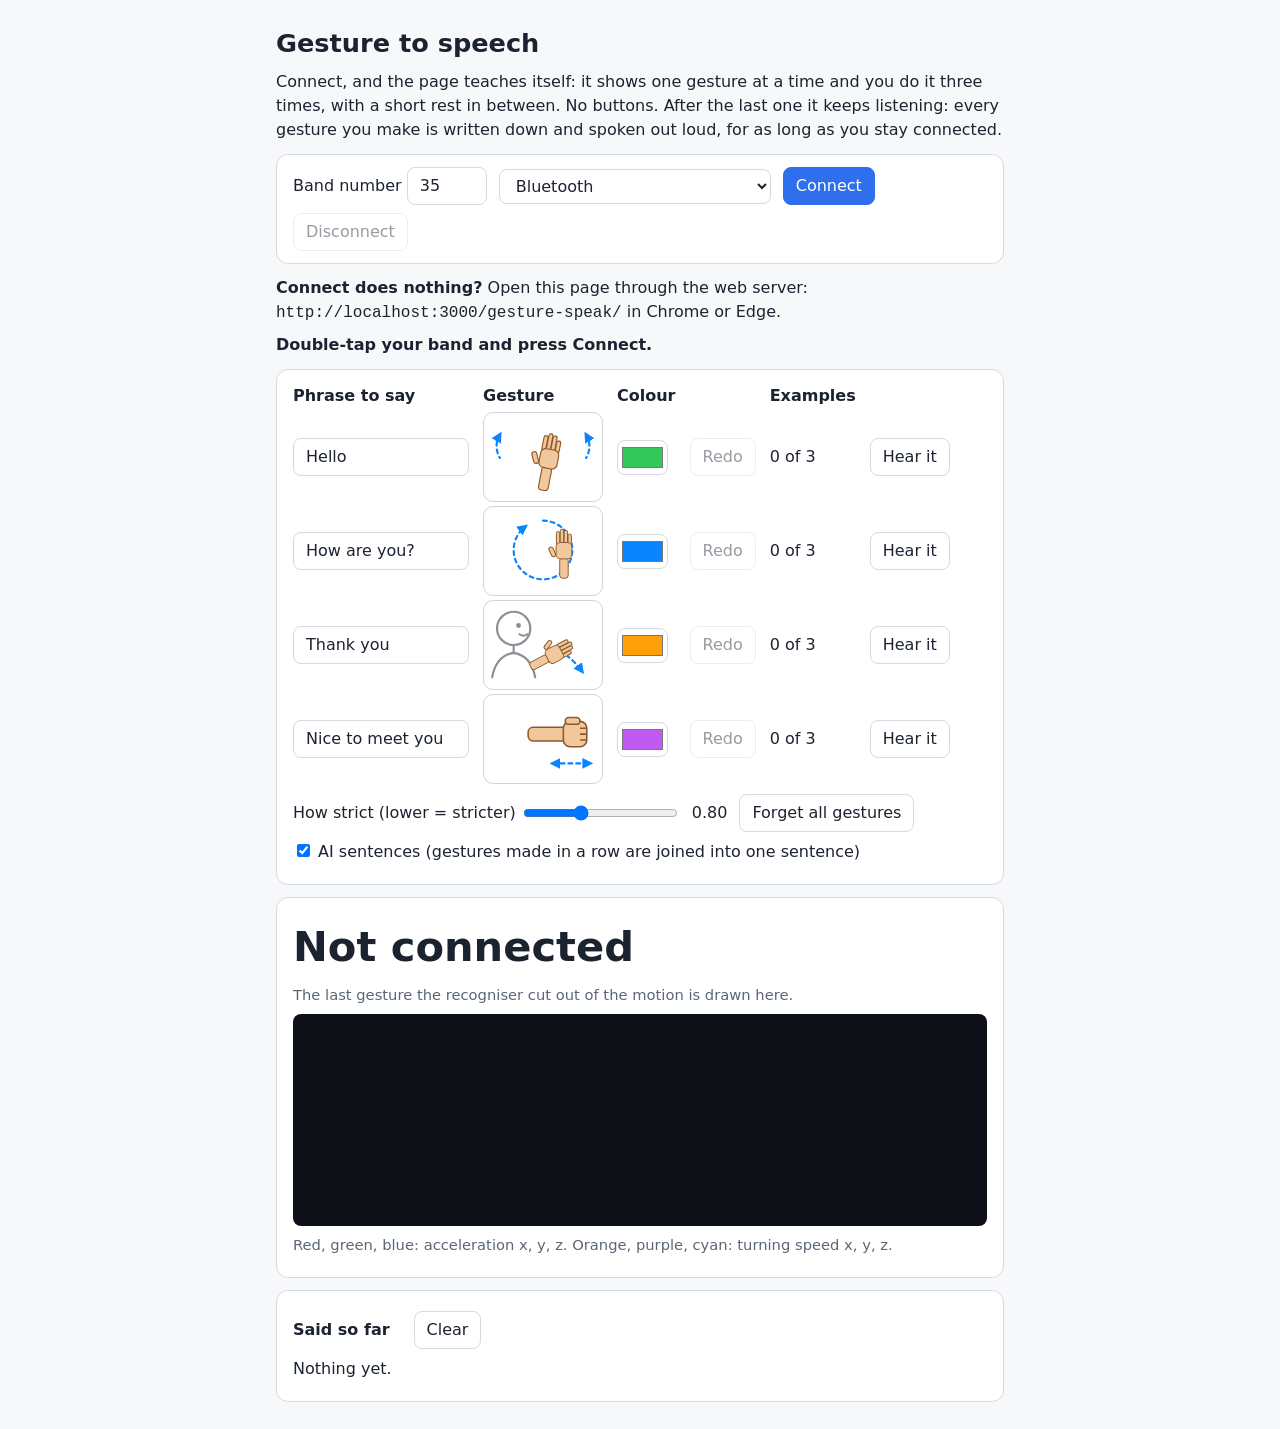
==== gesture-speak/index.html @ 322eb038 "Gesture to speech for the Vexo Open band Pages that learn wrist gestures from three examples and spe" ====
<!doctype html>
<html lang="en">
<head>
<meta charset="utf-8">
<meta name="viewport" content="width=device-width, initial-scale=1">
<meta http-equiv="Content-Security-Policy" content="default-src 'self'; media-src 'self' blob:">
<title>Gesture to speech - band 35</title>
<link rel="icon" href="../shared/icon.png">
<link rel="stylesheet" href="../shared/style.css">
<link rel="stylesheet" href="style.css">
</head>
<body>
<h1>Gesture to speech</h1>
<p>Connect, and the page teaches itself: it shows one gesture at a time and you do it three times, with a short rest
in between. No buttons. After the last one it keeps listening: every gesture you make is written down and spoken out loud,
for as long as you stay connected.</p>
<div class="card row">
  <label>Band number <input id="number" inputmode="numeric" maxlength="13" placeholder="XX" value="35"></label>
  <select id="link" aria-label="How to connect">
    <option value="ble">Bluetooth</option>
    <option value="serial">USB cable</option>
    <option value="pretend">Pretend band (no hardware)</option>
  </select>
  <button id="connect">Connect</button>
  <button id="disconnect" disabled>Disconnect</button>
</div>
<p id="needs-server"><b>Connect does nothing?</b> Open this page through the web server:
<code>http://localhost:3000/gesture-speak/</code> in Chrome or Edge.</p>
<p id="message" role="status">Double-tap your band and press Connect.</p>
<div class="card row pretend-only" hidden>
  <span><span id="light"></span> The pretend band's light is <span id="light-text">off</span>.</span>
  <button id="pretend-circle" disabled>Circle</button>
  <button id="pretend-shake" disabled>Shake</button>
  <button id="pretend-flick" disabled>Flick</button>
  <button id="pretend-punch" disabled>Punch</button>
  <button id="pretend-drop" disabled>Lose the link</button>
</div>
<div class="card">
  <table>
    <tr><th>Phrase to say</th><th>Gesture</th><th>Colour</th><th></th><th>Examples</th><th></th></tr>
    <tr>
      <td><input id="name-0" value="Hello" maxlength="60" aria-label="Phrase 1"></td>
      <td><img class="sign" src="signs/hello.svg" width="120" height="90" alt="Wave: hand up, swing left-right twice" title="Wave: hand up, swing left-right twice"></td>
      <td><input id="colour-0" type="color" value="#34c759" aria-label="Colour of phrase 1"></td>
      <td><button id="record-0" disabled>Redo</button></td><td id="count-0">0 of 3</td>
      <td><button id="speak-0">Hear it</button></td>
    </tr>
    <tr>
      <td><input id="name-1" value="How are you?" maxlength="60" aria-label="Phrase 2"></td>
      <td><img class="sign" src="signs/how.svg" width="120" height="90" alt="Roll: one forward circle with the forearm" title="Roll: one forward circle with the forearm"></td>
      <td><input id="colour-1" type="color" value="#0a84ff" aria-label="Colour of phrase 2"></td>
      <td><button id="record-1" disabled>Redo</button></td><td id="count-1">0 of 3</td>
      <td><button id="speak-1">Hear it</button></td>
    </tr>
    <tr>
      <td><input id="name-2" value="Thank you" maxlength="60" aria-label="Phrase 3"></td>
      <td><img class="sign" src="signs/thanks.svg" width="120" height="90" alt="Chin out: hand from chin, forward and down" title="Chin out: hand from chin, forward and down"></td>
      <td><input id="colour-2" type="color" value="#ff9f0a" aria-label="Colour of phrase 3"></td>
      <td><button id="record-2" disabled>Redo</button></td><td id="count-2">0 of 3</td>
      <td><button id="speak-2">Hear it</button></td>
    </tr>
    <tr>
      <td><input id="name-3" value="Nice to meet you" maxlength="60" aria-label="Phrase 4"></td>
      <td><img class="sign" src="signs/meet.svg" width="120" height="90" alt="Push: one straight punch forward and back" title="Push: one straight punch forward and back"></td>
      <td><input id="colour-3" type="color" value="#bf5af2" aria-label="Colour of phrase 4"></td>
      <td><button id="record-3" disabled>Redo</button></td><td id="count-3">0 of 3</td>
      <td><button id="speak-3">Hear it</button></td>
    </tr>
  </table>
  <p class="row">
    <label>How strict (lower = stricter) <input id="limit" type="range" min="0.2" max="2" step="0.05" value="0.8"></label>
    <span id="limit-text">0.80</span>
    <button id="forget">Forget all gestures</button>
    <label><input id="ai" type="checkbox" checked> AI sentences (gestures made in a row are joined into one sentence)</label>
  </p>
</div>
<div class="card">
  <p class="row"><img id="now-sign" class="sign" width="120" height="90" alt="" hidden> <span id="status" class="big">Not connected</span></p>
  <p id="detail" class="soft">The last gesture the recogniser cut out of the motion is drawn here.</p>
  <canvas id="picture" width="720" height="220"></canvas>
  <p class="soft">Red, green, blue: acceleration x, y, z. Orange, purple, cyan: turning speed x, y, z.</p>
</div>
<div class="card">
  <p class="row"><b>Said so far</b> <span id="voice" class="soft"></span> <button id="clear">Clear</button></p>
  <p id="spoken">Nothing yet.</p>
</div>
<script type="module" src="trainer.js"></script>
</body>
</html>
---- shared/style.css ----
/* One style sheet for every project page. Plain CSS, nothing to build. */
:root { color-scheme: light dark; --ink: #1c2330; --paper: #f7f8fa; --card: #ffffff; --line: #d5dae2; --accent: #2f6fed; --soft: #5b6676; }
@media (prefers-color-scheme: dark) {
  :root { --ink: #e8ecf2; --paper: #12161d; --card: #1b212b; --line: #333c4a; --accent: #7aa5ff; --soft: #9aa5b5; }
}
* { box-sizing: border-box; }
body { margin: 0 auto; padding: 16px; max-width: 760px; font: 16px/1.5 system-ui, sans-serif; color: var(--ink); background: var(--paper); }
h1 { margin: 8px 0 4px; font-size: 1.6rem; }
p { margin: 8px 0; }
.soft { color: var(--soft); font-size: 0.92rem; }
.row { display: flex; flex-wrap: wrap; gap: 8px 12px; align-items: center; }
.card { background: var(--card); border: 1px solid var(--line); border-radius: 12px; padding: 12px 16px; margin: 12px 0; }
button, select, input { font: inherit; color: inherit; padding: 6px 12px; border: 1px solid var(--line); border-radius: 8px; background: var(--card); }
button { cursor: pointer; }
button:hover:not(:disabled) { border-color: var(--accent); }
button:disabled { opacity: 0.45; cursor: default; }
#connect { background: var(--accent); border-color: var(--accent); color: #fff; }
#number { width: 5em; }
#message { min-height: 1.5em; font-weight: 600; }
#light { display: inline-block; width: 18px; height: 18px; border-radius: 50%; border: 1px solid var(--line); vertical-align: -3px; background: #000; }
.pretend-only { border-style: dashed; }
.big { font-size: 2.6rem; font-weight: 700; line-height: 1.2; margin: 4px 0; font-variant-numeric: tabular-nums; }
canvas { display: block; width: 100%; height: auto; border-radius: 8px; background: #0d1117; }
table { border-collapse: collapse; }
td, th { padding: 2px 14px 2px 0; text-align: left; }
ol, ul { margin: 4px 0; padding-left: 1.4em; }
[hidden] { display: none !important; }
---- gesture-speak/style.css ----
input[type="color"] { width: 3.2em; height: 2.2em; padding: 2px; cursor: pointer; }
td input:not([type="color"]) { width: 11em; }
td.soft { font-size: 0.9em; }
#limit { vertical-align: middle; }
img.sign { display: block; background: #fff; border-radius: 10px; border: 1px solid #d0d4da; }
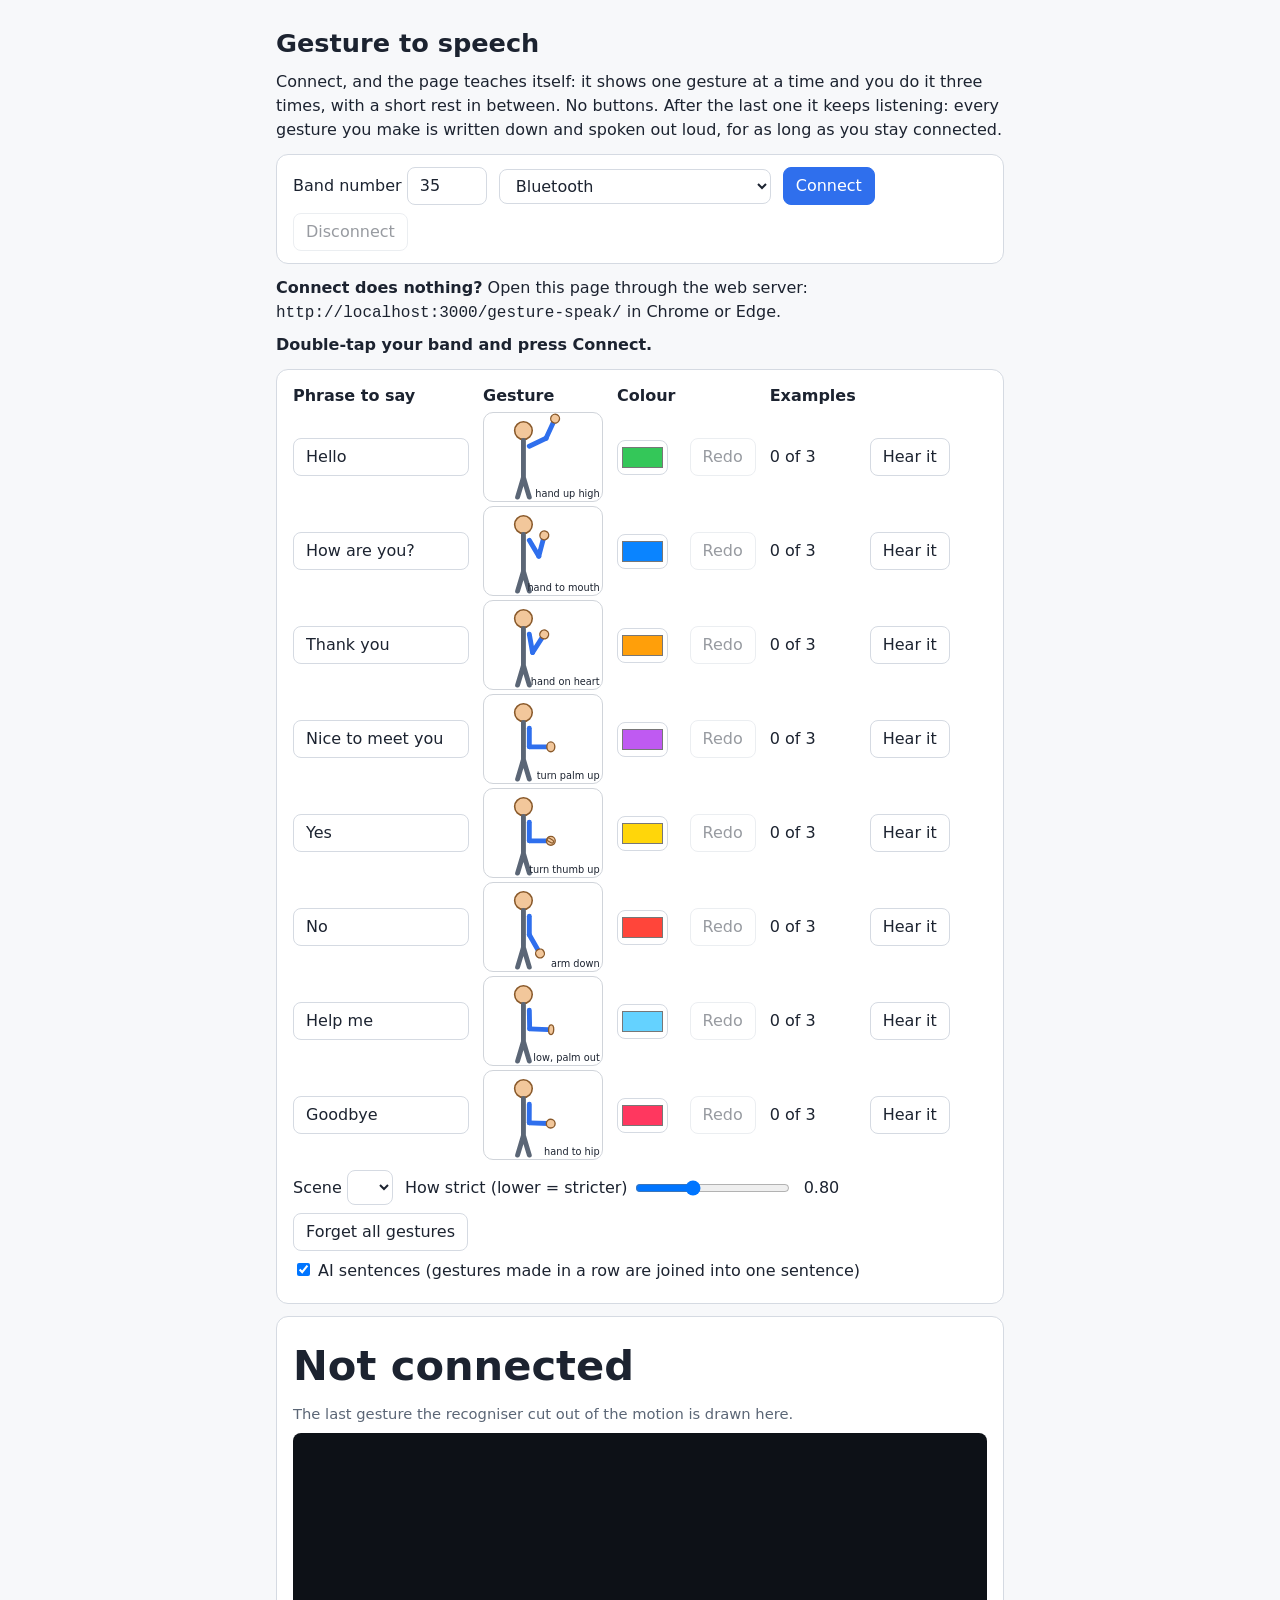
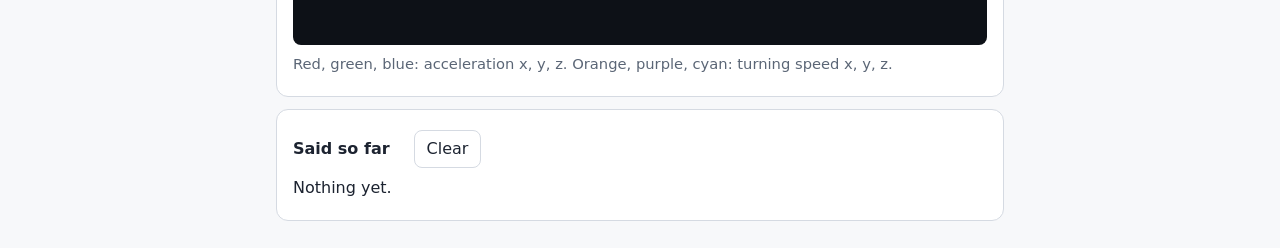
==== commit 248a60d0: "Elevation-based gestures and a café demo scene - Eight gestures, each a round trip from the ready po" ====
--- a/gesture-speak/index.html
+++ b/gesture-speak/index.html
@@ -29,10 +29,14 @@
 <p id="message" role="status">Double-tap your band and press Connect.</p>
 <div class="card row pretend-only" hidden>
   <span><span id="light"></span> The pretend band's light is <span id="light-text">off</span>.</span>
-  <button id="pretend-circle" disabled>Circle</button>
-  <button id="pretend-shake" disabled>Shake</button>
-  <button id="pretend-flick" disabled>Flick</button>
-  <button id="pretend-punch" disabled>Punch</button>
+  <button id="pretend-up" disabled>Up high</button>
+  <button id="pretend-mouth" disabled>To mouth</button>
+  <button id="pretend-heart" disabled>On heart</button>
+  <button id="pretend-palmup" disabled>Palm up</button>
+  <button id="pretend-thumbup" disabled>Thumb up</button>
+  <button id="pretend-down" disabled>Arm down</button>
+  <button id="pretend-lowpalm" disabled>Low palm out</button>
+  <button id="pretend-hip" disabled>To hip</button>
   <button id="pretend-drop" disabled>Lose the link</button>
 </div>
 <div class="card">
@@ -40,39 +44,73 @@
     <tr><th>Phrase to say</th><th>Gesture</th><th>Colour</th><th></th><th>Examples</th><th></th></tr>
     <tr>
       <td><input id="name-0" value="Hello" maxlength="60" aria-label="Phrase 1"></td>
-      <td><img class="sign" src="signs/hello.svg" width="120" height="90" alt="Wave: hand up, swing left-right twice" title="Wave: hand up, swing left-right twice"></td>
+      <td><img class="sign" src="signs/up.svg" width="120" height="90" alt="Hand up high: raise the hand straight up above your head, then back" title="Hand up high: raise the hand straight up above your head, then back"></td>
       <td><input id="colour-0" type="color" value="#34c759" aria-label="Colour of phrase 1"></td>
       <td><button id="record-0" disabled>Redo</button></td><td id="count-0">0 of 3</td>
       <td><button id="speak-0">Hear it</button></td>
     </tr>
     <tr>
       <td><input id="name-1" value="How are you?" maxlength="60" aria-label="Phrase 2"></td>
-      <td><img class="sign" src="signs/how.svg" width="120" height="90" alt="Roll: one forward circle with the forearm" title="Roll: one forward circle with the forearm"></td>
+      <td><img class="sign" src="signs/mouth.svg" width="120" height="90" alt="Hand to mouth: bring the hand up to your mouth, thumb toward you, then back" title="Hand to mouth: bring the hand up to your mouth, thumb toward you, then back"></td>
       <td><input id="colour-1" type="color" value="#0a84ff" aria-label="Colour of phrase 2"></td>
       <td><button id="record-1" disabled>Redo</button></td><td id="count-1">0 of 3</td>
       <td><button id="speak-1">Hear it</button></td>
     </tr>
     <tr>
       <td><input id="name-2" value="Thank you" maxlength="60" aria-label="Phrase 3"></td>
-      <td><img class="sign" src="signs/thanks.svg" width="120" height="90" alt="Chin out: hand from chin, forward and down" title="Chin out: hand from chin, forward and down"></td>
+      <td><img class="sign" src="signs/heart.svg" width="120" height="90" alt="Hand on heart: forearm across your chest, palm in, then back" title="Hand on heart: forearm across your chest, palm in, then back"></td>
       <td><input id="colour-2" type="color" value="#ff9f0a" aria-label="Colour of phrase 3"></td>
       <td><button id="record-2" disabled>Redo</button></td><td id="count-2">0 of 3</td>
       <td><button id="speak-2">Hear it</button></td>
     </tr>
     <tr>
       <td><input id="name-3" value="Nice to meet you" maxlength="60" aria-label="Phrase 4"></td>
-      <td><img class="sign" src="signs/meet.svg" width="120" height="90" alt="Push: one straight punch forward and back" title="Push: one straight punch forward and back"></td>
+      <td><img class="sign" src="signs/palmup.svg" width="120" height="90" alt="Palm up: turn the palm up as if offering something, then back" title="Palm up: turn the palm up as if offering something, then back"></td>
       <td><input id="colour-3" type="color" value="#bf5af2" aria-label="Colour of phrase 4"></td>
       <td><button id="record-3" disabled>Redo</button></td><td id="count-3">0 of 3</td>
       <td><button id="speak-3">Hear it</button></td>
     </tr>
+    <tr>
+      <td><input id="name-4" value="Yes" maxlength="60" aria-label="Phrase 5"></td>
+      <td><img class="sign" src="signs/thumbup.svg" width="120" height="90" alt="Thumb up: turn the hand so the thumb points up, then back" title="Thumb up: turn the hand so the thumb points up, then back"></td>
+      <td><input id="colour-4" type="color" value="#ffd60a" aria-label="Colour of phrase 5"></td>
+      <td><button id="record-4" disabled>Redo</button></td><td id="count-4">0 of 3</td>
+      <td><button id="speak-4">Hear it</button></td>
+    </tr>
+    <tr>
+      <td><input id="name-5" value="No" maxlength="60" aria-label="Phrase 6"></td>
+      <td><img class="sign" src="signs/down.svg" width="120" height="90" alt="Arm down: let the arm drop straight down by your side, then back" title="Arm down: let the arm drop straight down by your side, then back"></td>
+      <td><input id="colour-5" type="color" value="#ff453a" aria-label="Colour of phrase 6"></td>
+      <td><button id="record-5" disabled>Redo</button></td><td id="count-5">0 of 3</td>
+      <td><button id="speak-5">Hear it</button></td>
+    </tr>
+    <tr>
+      <td><input id="name-6" value="Help me" maxlength="60" aria-label="Phrase 7"></td>
+      <td><img class="sign" src="signs/lowpalm.svg" width="120" height="90" alt="Low, palm out: swing the arm down and out to the side, palm turned forward, then back" title="Low, palm out: swing the arm down and out to the side, palm turned forward, then back"></td>
+      <td><input id="colour-6" type="color" value="#64d2ff" aria-label="Colour of phrase 7"></td>
+      <td><button id="record-6" disabled>Redo</button></td><td id="count-6">0 of 3</td>
+      <td><button id="speak-6">Hear it</button></td>
+    </tr>
+    <tr>
+      <td><input id="name-7" value="Goodbye" maxlength="60" aria-label="Phrase 8"></td>
+      <td><img class="sign" src="signs/hip.svg" width="120" height="90" alt="Hand to hip: hand down to your hip, palm in, then back" title="Hand to hip: hand down to your hip, palm in, then back"></td>
+      <td><input id="colour-7" type="color" value="#ff375f" aria-label="Colour of phrase 8"></td>
+      <td><button id="record-7" disabled>Redo</button></td><td id="count-7">0 of 3</td>
+      <td><button id="speak-7">Hear it</button></td>
+    </tr>
   </table>
   <p class="row">
+    <label>Scene <select id="scene" aria-label="Phrase set"></select></label>
     <label>How strict (lower = stricter) <input id="limit" type="range" min="0.2" max="2" step="0.05" value="0.8"></label>
     <span id="limit-text">0.80</span>
     <button id="forget">Forget all gestures</button>
     <label><input id="ai" type="checkbox" checked> AI sentences (gestures made in a row are joined into one sentence)</label>
   </p>
+</div>
+<div class="card" id="script-card" hidden>
+  <p class="row"><b id="script-title">Demo script</b> <span class="soft">The other person says the line; you answer with the gesture.</span>
+    <button id="script-restart">Start over</button></p>
+  <ol id="script"></ol>
 </div>
 <div class="card">
   <p class="row"><img id="now-sign" class="sign" width="120" height="90" alt="" hidden> <span id="status" class="big">Not connected</span></p>
--- a/gesture-speak/style.css
+++ b/gesture-speak/style.css
@@ -3,3 +3,11 @@
 td.soft { font-size: 0.9em; }
 #limit { vertical-align: middle; }
 img.sign { display: block; background: #fff; border-radius: 10px; border: 1px solid #d0d4da; }
+#script { margin: 4px 0; padding-left: 1.6em; }
+#script li { display: flex; align-items: center; gap: 12px; padding: 6px 8px; border-radius: 10px; }
+#script li img.sign { width: 64px; height: 48px; flex: none; }
+#script li .they { flex: 1 1 14em; }
+#script li .you { flex: 1 1 12em; font-weight: 600; }
+#script li.now { background: color-mix(in srgb, var(--accent) 16%, transparent); outline: 2px solid var(--accent); }
+#script li.done { opacity: 0.5; }
+@media (max-width: 560px) { #script li { flex-wrap: wrap; } }
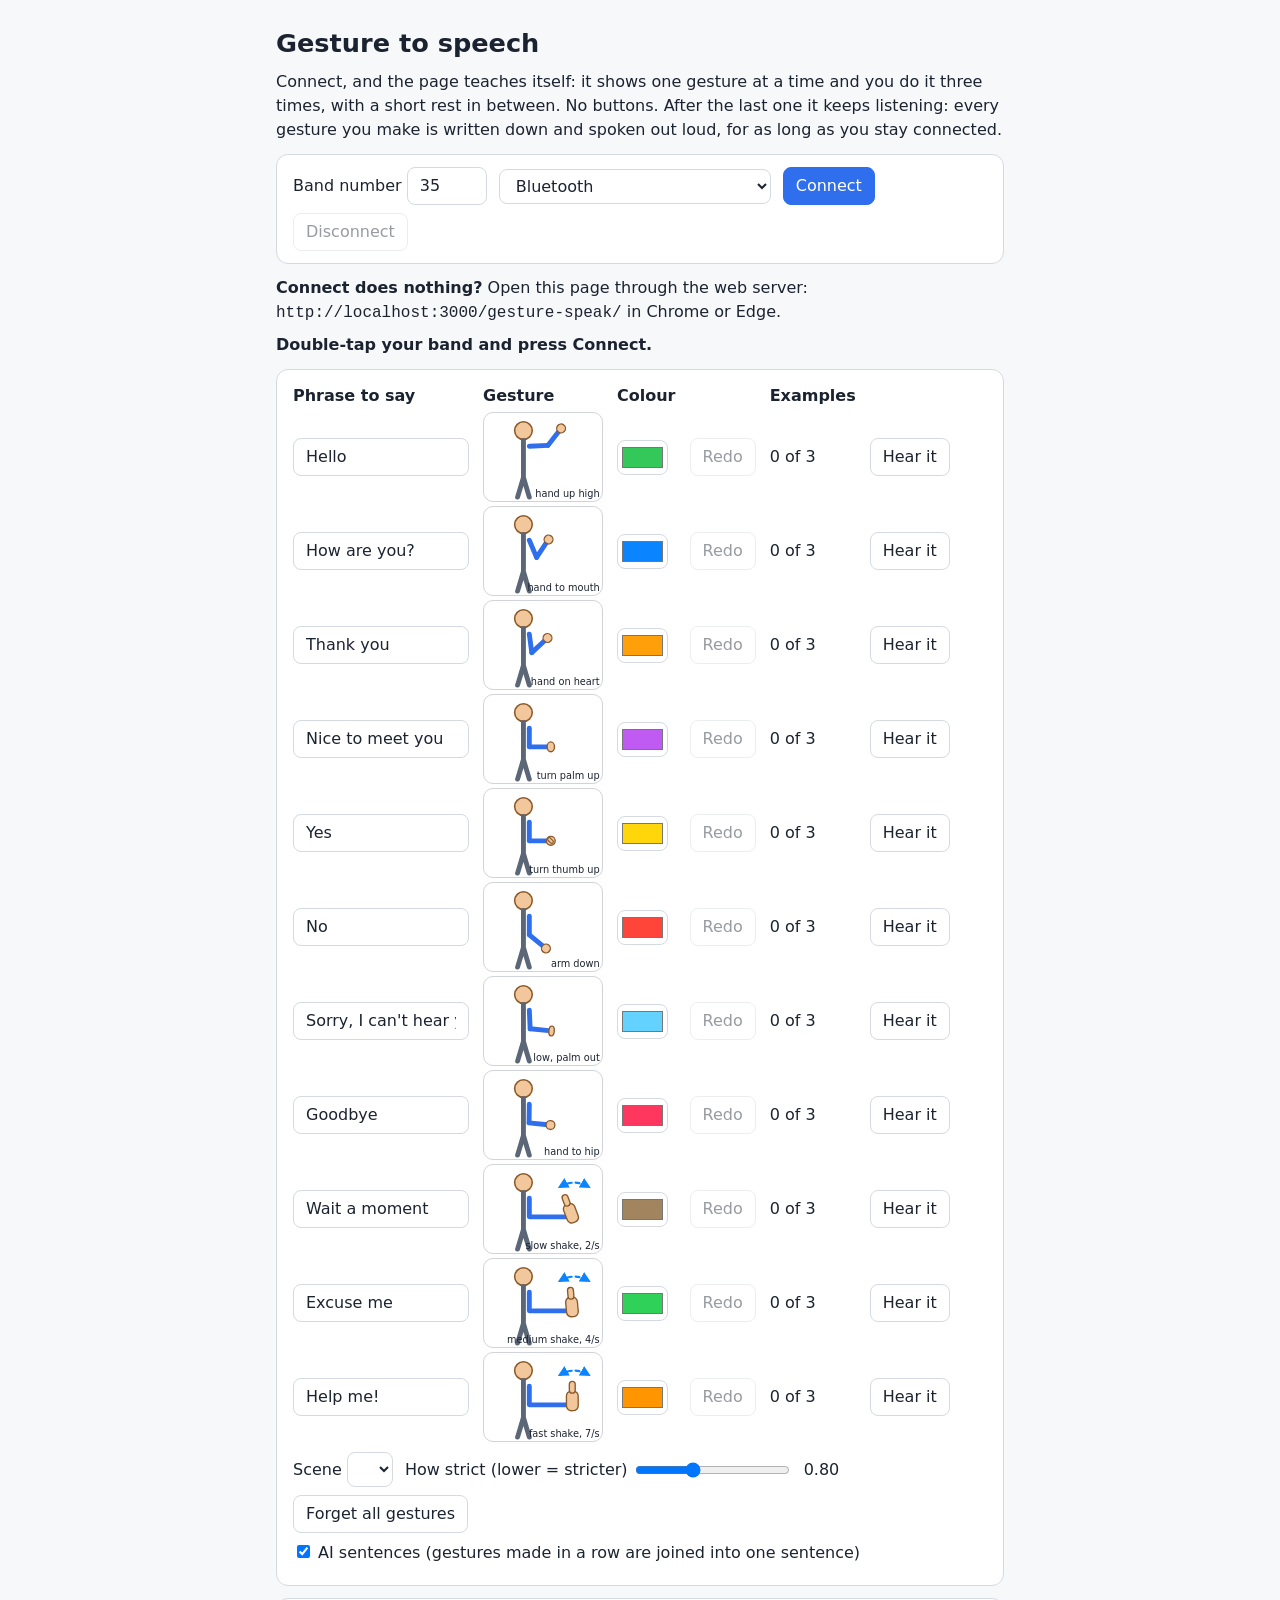
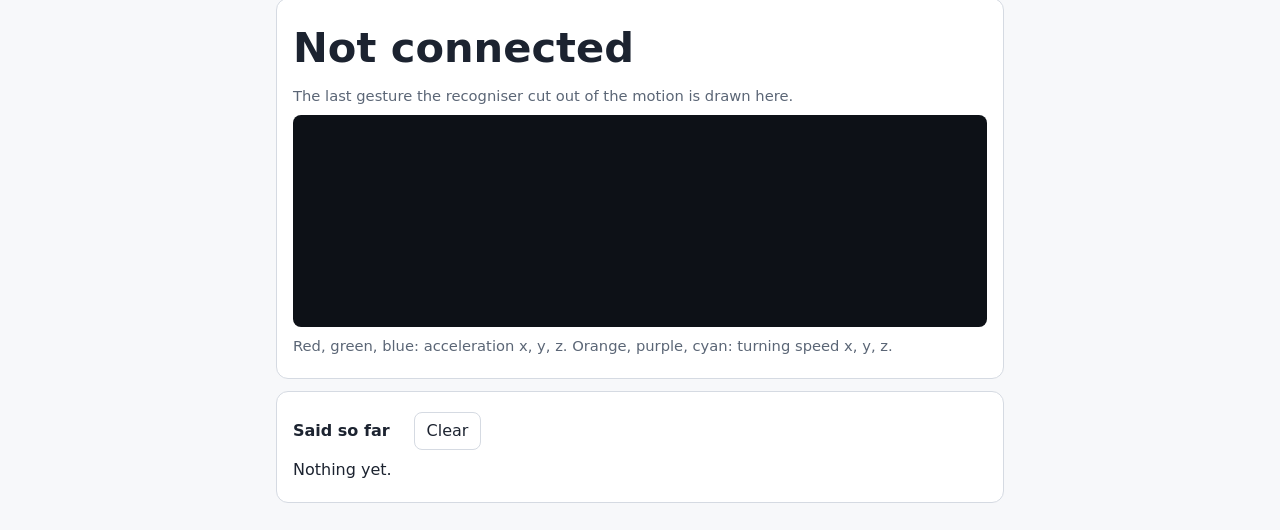
==== commit 10f3d706: "Shake-rate gestures and "I can't hear you" - rhythm.js: measures how many shakes a second a gesture " ====
--- a/gesture-speak/index.html
+++ b/gesture-speak/index.html
@@ -37,6 +37,9 @@
   <button id="pretend-down" disabled>Arm down</button>
   <button id="pretend-lowpalm" disabled>Low palm out</button>
   <button id="pretend-hip" disabled>To hip</button>
+  <button id="pretend-slow" disabled>Shake slow</button>
+  <button id="pretend-medium" disabled>Shake medium</button>
+  <button id="pretend-fast" disabled>Shake fast</button>
   <button id="pretend-drop" disabled>Lose the link</button>
 </div>
 <div class="card">
@@ -85,7 +88,7 @@
       <td><button id="speak-5">Hear it</button></td>
     </tr>
     <tr>
-      <td><input id="name-6" value="Help me" maxlength="60" aria-label="Phrase 7"></td>
+      <td><input id="name-6" value="Sorry, I can't hear you." maxlength="60" aria-label="Phrase 7"></td>
       <td><img class="sign" src="signs/lowpalm.svg" width="120" height="90" alt="Low, palm out: swing the arm down and out to the side, palm turned forward, then back" title="Low, palm out: swing the arm down and out to the side, palm turned forward, then back"></td>
       <td><input id="colour-6" type="color" value="#64d2ff" aria-label="Colour of phrase 7"></td>
       <td><button id="record-6" disabled>Redo</button></td><td id="count-6">0 of 3</td>
@@ -97,6 +100,27 @@
       <td><input id="colour-7" type="color" value="#ff375f" aria-label="Colour of phrase 8"></td>
       <td><button id="record-7" disabled>Redo</button></td><td id="count-7">0 of 3</td>
       <td><button id="speak-7">Hear it</button></td>
+    </tr>
+    <tr>
+      <td><input id="name-8" value="Wait a moment" maxlength="60" aria-label="Phrase 9"></td>
+      <td><img class="sign" src="signs/shake-slow.svg" width="120" height="90" alt="Shake slow: forearm level, twist the wrist left and right about 2 times a second" title="Shake slow: forearm level, twist the wrist left and right about 2 times a second"></td>
+      <td><input id="colour-8" type="color" value="#a2845e" aria-label="Colour of phrase 9"></td>
+      <td><button id="record-8" disabled>Redo</button></td><td id="count-8">0 of 3</td>
+      <td><button id="speak-8">Hear it</button></td>
+    </tr>
+    <tr>
+      <td><input id="name-9" value="Excuse me" maxlength="60" aria-label="Phrase 10"></td>
+      <td><img class="sign" src="signs/shake-medium.svg" width="120" height="90" alt="Shake medium: forearm level, twist the wrist left and right about 4 times a second" title="Shake medium: forearm level, twist the wrist left and right about 4 times a second"></td>
+      <td><input id="colour-9" type="color" value="#30d158" aria-label="Colour of phrase 10"></td>
+      <td><button id="record-9" disabled>Redo</button></td><td id="count-9">0 of 3</td>
+      <td><button id="speak-9">Hear it</button></td>
+    </tr>
+    <tr>
+      <td><input id="name-10" value="Help me!" maxlength="60" aria-label="Phrase 11"></td>
+      <td><img class="sign" src="signs/shake-fast.svg" width="120" height="90" alt="Shake fast: forearm level, twist the wrist left and right as fast as you can, about 7 times a second" title="Shake fast: forearm level, twist the wrist left and right as fast as you can, about 7 times a second"></td>
+      <td><input id="colour-10" type="color" value="#ff9500" aria-label="Colour of phrase 11"></td>
+      <td><button id="record-10" disabled>Redo</button></td><td id="count-10">0 of 3</td>
+      <td><button id="speak-10">Hear it</button></td>
     </tr>
   </table>
   <p class="row">
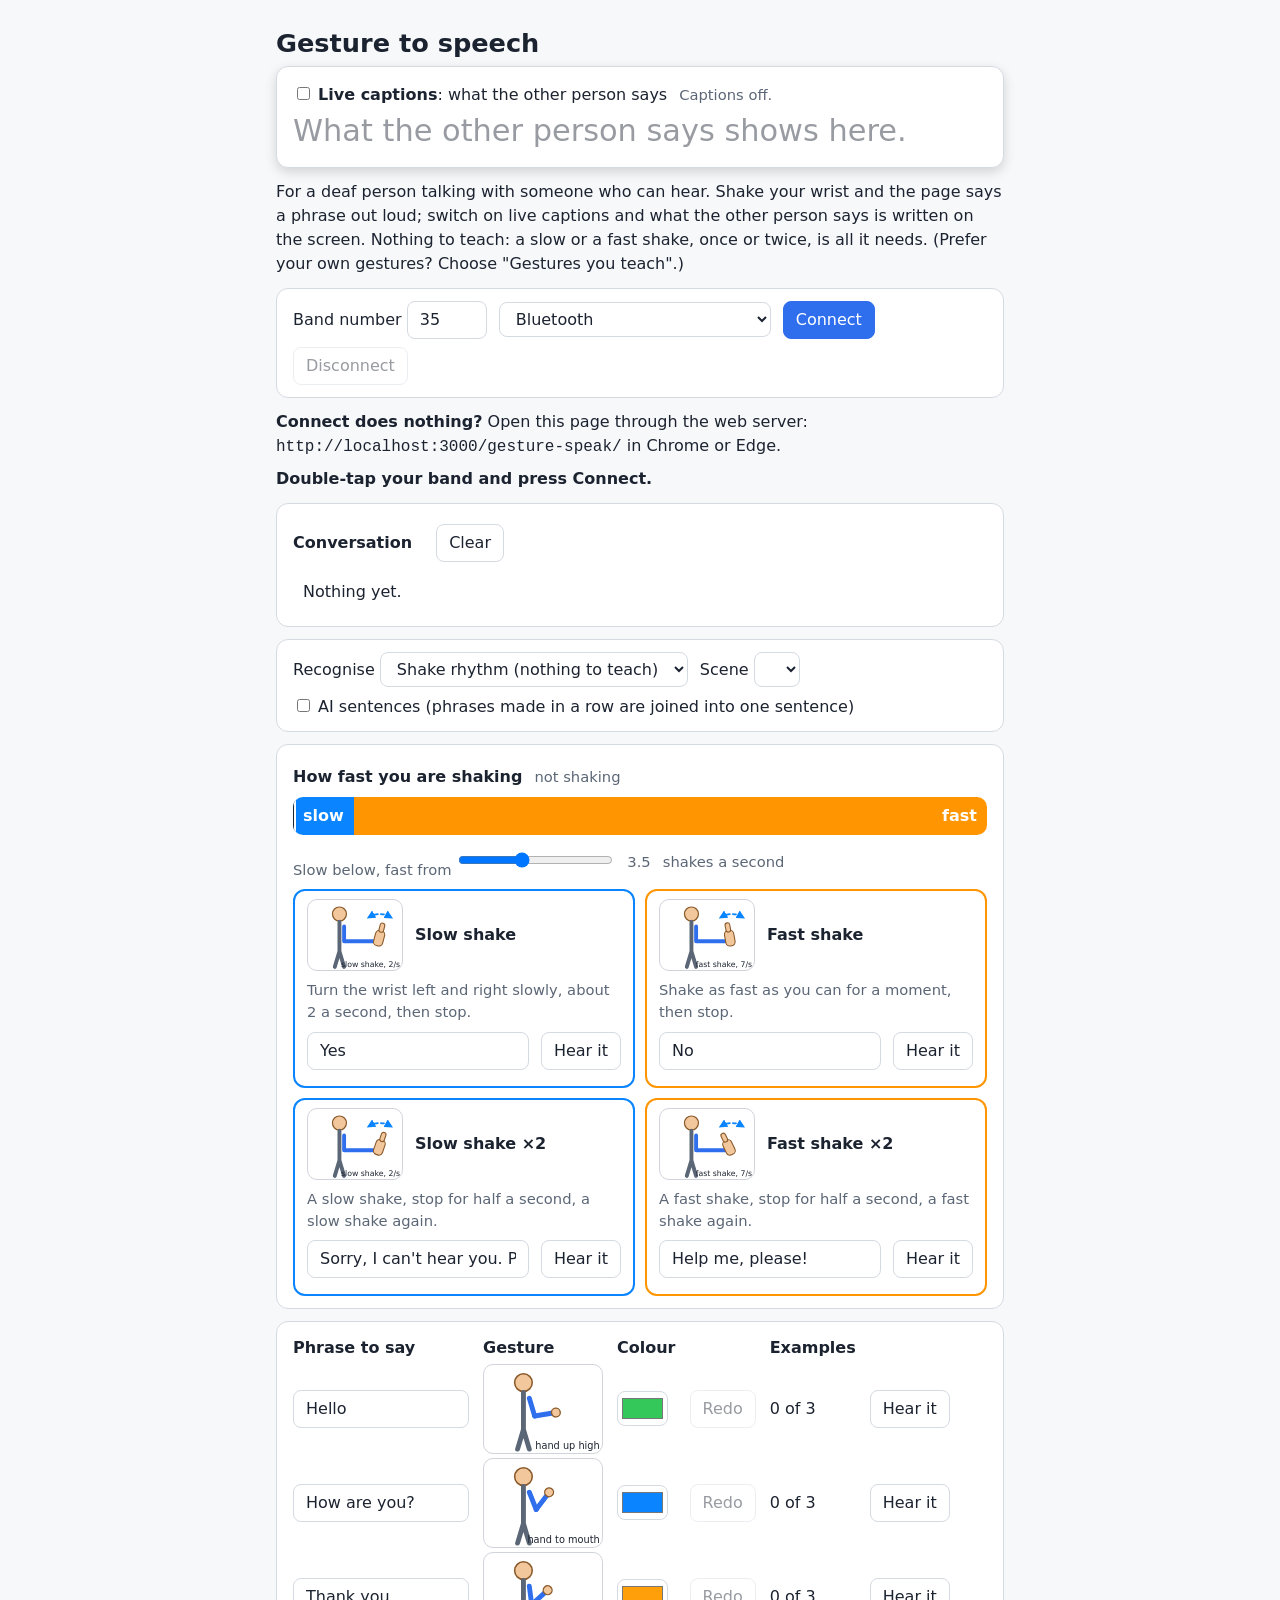
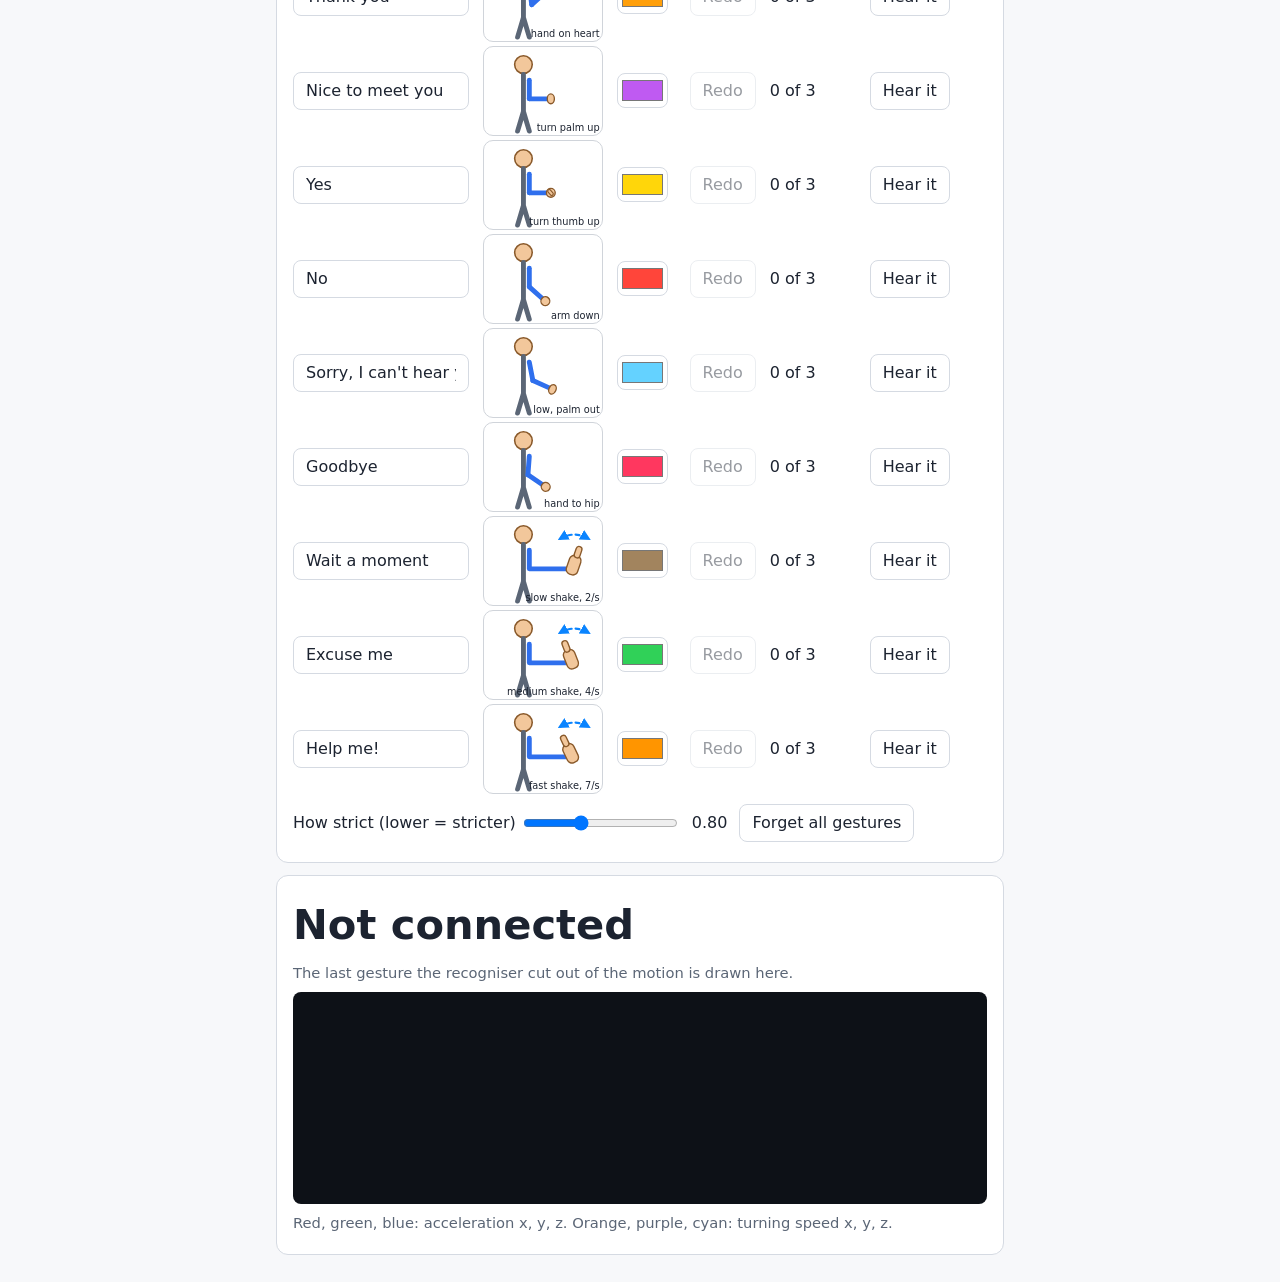
==== commit 30b4e361: "Live captions, shake rhythm without teaching, captions pinned on top - Live captions for the deaf us" ====
--- a/gesture-speak/index.html
+++ b/gesture-speak/index.html
@@ -3,7 +3,7 @@
 <head>
 <meta charset="utf-8">
 <meta name="viewport" content="width=device-width, initial-scale=1">
-<meta http-equiv="Content-Security-Policy" content="default-src 'self'; media-src 'self' blob:">
+<meta http-equiv="Content-Security-Policy" content="default-src 'self'; media-src 'self' blob:; connect-src 'self' wss://api.deepgram.com/v1/listen">
 <title>Gesture to speech - band 35</title>
 <link rel="icon" href="../shared/icon.png">
 <link rel="stylesheet" href="../shared/style.css">
@@ -11,9 +11,14 @@
 </head>
 <body>
 <h1>Gesture to speech</h1>
-<p>Connect, and the page teaches itself: it shows one gesture at a time and you do it three times, with a short rest
-in between. No buttons. After the last one it keeps listening: every gesture you make is written down and spoken out loud,
-for as long as you stay connected.</p>
+<div class="card" id="caption-bar">
+  <p class="row"><label><input id="captions" type="checkbox"> <b>Live captions</b>: what the other person says</label>
+    <span id="captions-state" class="soft">Captions off.</span></p>
+  <p id="live" aria-live="polite"></p>
+</div>
+<p>For a deaf person talking with someone who can hear. Shake your wrist and the page says a phrase out loud;
+switch on live captions and what the other person says is written on the screen. Nothing to teach: a slow or a fast
+shake, once or twice, is all it needs. (Prefer your own gestures? Choose "Gestures you teach".)</p>
 <div class="card row">
   <label>Band number <input id="number" inputmode="numeric" maxlength="13" placeholder="XX" value="35"></label>
   <select id="link" aria-label="How to connect">
@@ -40,9 +45,56 @@
   <button id="pretend-slow" disabled>Shake slow</button>
   <button id="pretend-medium" disabled>Shake medium</button>
   <button id="pretend-fast" disabled>Shake fast</button>
+  <button id="pretend-slow2" disabled>Slow ×2</button>
+  <button id="pretend-fast2" disabled>Fast ×2</button>
+  <button id="pretend-voice" disabled>Someone speaks</button>
   <button id="pretend-drop" disabled>Lose the link</button>
 </div>
-<div class="card">
+<div class="card" id="conversation">
+  <p class="row"><b>Conversation</b> <span id="voice" class="soft"></span> <button id="clear">Clear</button></p>
+  <div id="spoken" class="talk"><p>Nothing yet.</p></div>
+</div>
+<div class="card row">
+  <label>Recognise <select id="mode" aria-label="How gestures are recognised">
+    <option value="rhythm">Shake rhythm (nothing to teach)</option>
+    <option value="taught">Gestures you teach</option>
+  </select></label>
+  <label>Scene <select id="scene" aria-label="Phrase set"></select></label>
+  <label><input id="ai" type="checkbox"> AI sentences (phrases made in a row are joined into one sentence)</label>
+</div>
+<div class="card" id="rhythm-card">
+  <p class="row"><b>How fast you are shaking</b> <span id="meter-text" class="soft">not shaking</span></p>
+  <div id="meter" aria-hidden="true"><div id="meter-slow">slow</div><div id="meter-fast">fast</div><div id="needle"></div></div>
+  <p class="row soft"><label>Slow below, fast from <input id="boundary" type="range" min="2" max="6" step="0.25" value="3.5"></label>
+    <span id="boundary-text">3.5</span> shakes a second</p>
+  <div class="tiles">
+    <div class="tile slow" id="tile-0">
+      <div class="row"><img class="sign" src="signs/shake-slow.svg" width="96" height="72" alt="Turn the wrist left and right slowly, about 2 a second, then stop."><b>Slow shake</b></div>
+      <p class="soft">Turn the wrist left and right slowly, about 2 a second, then stop.</p>
+      <p class="row"><input id="rname-0" value="Yes" maxlength="60" aria-label="Phrase for Slow shake">
+        <button id="rspeak-0">Hear it</button></p>
+    </div>
+    <div class="tile fast" id="tile-1">
+      <div class="row"><img class="sign" src="signs/shake-fast.svg" width="96" height="72" alt="Shake as fast as you can for a moment, then stop."><b>Fast shake</b></div>
+      <p class="soft">Shake as fast as you can for a moment, then stop.</p>
+      <p class="row"><input id="rname-1" value="No" maxlength="60" aria-label="Phrase for Fast shake">
+        <button id="rspeak-1">Hear it</button></p>
+    </div>
+    <div class="tile slow" id="tile-2">
+      <div class="row"><img class="sign" src="signs/shake-slow.svg" width="96" height="72" alt="A slow shake, stop for half a second, a slow shake again."><b>Slow shake ×2</b></div>
+      <p class="soft">A slow shake, stop for half a second, a slow shake again.</p>
+      <p class="row"><input id="rname-2" value="Sorry, I can't hear you. Please type or point." maxlength="60" aria-label="Phrase for Slow shake ×2">
+        <button id="rspeak-2">Hear it</button></p>
+    </div>
+    <div class="tile fast" id="tile-3">
+      <div class="row"><img class="sign" src="signs/shake-fast.svg" width="96" height="72" alt="A fast shake, stop for half a second, a fast shake again."><b>Fast shake ×2</b></div>
+      <p class="soft">A fast shake, stop for half a second, a fast shake again.</p>
+      <p class="row"><input id="rname-3" value="Help me, please!" maxlength="60" aria-label="Phrase for Fast shake ×2">
+        <button id="rspeak-3">Hear it</button></p>
+    </div>
+  </div>
+</div>
+<div class="card" id="taught-card">
   <table>
     <tr><th>Phrase to say</th><th>Gesture</th><th>Colour</th><th></th><th>Examples</th><th></th></tr>
     <tr>
@@ -124,11 +176,9 @@
     </tr>
   </table>
   <p class="row">
-    <label>Scene <select id="scene" aria-label="Phrase set"></select></label>
     <label>How strict (lower = stricter) <input id="limit" type="range" min="0.2" max="2" step="0.05" value="0.8"></label>
     <span id="limit-text">0.80</span>
     <button id="forget">Forget all gestures</button>
-    <label><input id="ai" type="checkbox" checked> AI sentences (gestures made in a row are joined into one sentence)</label>
   </p>
 </div>
 <div class="card" id="script-card" hidden>
@@ -142,10 +192,6 @@
   <canvas id="picture" width="720" height="220"></canvas>
   <p class="soft">Red, green, blue: acceleration x, y, z. Orange, purple, cyan: turning speed x, y, z.</p>
 </div>
-<div class="card">
-  <p class="row"><b>Said so far</b> <span id="voice" class="soft"></span> <button id="clear">Clear</button></p>
-  <p id="spoken">Nothing yet.</p>
-</div>
 <script type="module" src="trainer.js"></script>
 </body>
 </html>
--- a/gesture-speak/style.css
+++ b/gesture-speak/style.css
@@ -11,3 +11,25 @@
 #script li.now { background: color-mix(in srgb, var(--accent) 16%, transparent); outline: 2px solid var(--accent); }
 #script li.done { opacity: 0.5; }
 @media (max-width: 560px) { #script li { flex-wrap: wrap; } }
+#live { font-size: 1.9rem; font-weight: 600; line-height: 1.3; min-height: 1.3em; margin: 6px 0; }
+#live.guess, .talk p.guess { opacity: 0.6; }
+.talk { max-height: 16em; overflow-y: auto; }
+.talk p { margin: 4px 0; padding: 6px 10px; border-radius: 10px; max-width: 80%; }
+.talk p.me { margin-left: auto; background: color-mix(in srgb, var(--accent) 18%, transparent); }
+.talk p.them { background: color-mix(in srgb, var(--soft) 18%, transparent); }
+#captions-state.warn { color: #d9480f; font-weight: 600; }
+#meter { position: relative; display: flex; height: 2.4em; border-radius: 10px; overflow: hidden; margin: 6px 0; font-weight: 700; }
+#meter-slow, #meter-fast { display: flex; align-items: center; padding: 0 10px; color: #fff; }
+#meter-slow { background: #0a84ff; }
+#meter-fast { background: #ff9500; flex: 1; justify-content: flex-end; }
+#needle { position: absolute; top: 0; bottom: 0; width: 6px; margin-left: -3px; background: var(--ink); border: 2px solid var(--card); border-radius: 3px; left: 0; transition: left 0.1s linear; }
+.tiles { display: grid; grid-template-columns: repeat(auto-fit, minmax(16em, 1fr)); gap: 10px; }
+.tile { border: 2px solid var(--line); border-radius: 12px; padding: 8px 12px; transition: background 0.2s; }
+.tile.slow { border-color: #0a84ff; }
+.tile.fast { border-color: #ff9500; }
+.tile input { width: 100%; min-width: 0; flex: 1; }
+.tile img.sign { width: 96px; height: 72px; }
+.tile.hit { background: color-mix(in srgb, var(--accent) 22%, transparent); }
+#caption-bar { position: sticky; top: 0; z-index: 5; margin-top: 0; box-shadow: 0 4px 12px rgb(0 0 0 / 0.15); }
+#caption-bar p { margin: 4px 0; }
+#live:empty::before { content: 'What the other person says shows here.'; opacity: 0.45; font-weight: 400; }
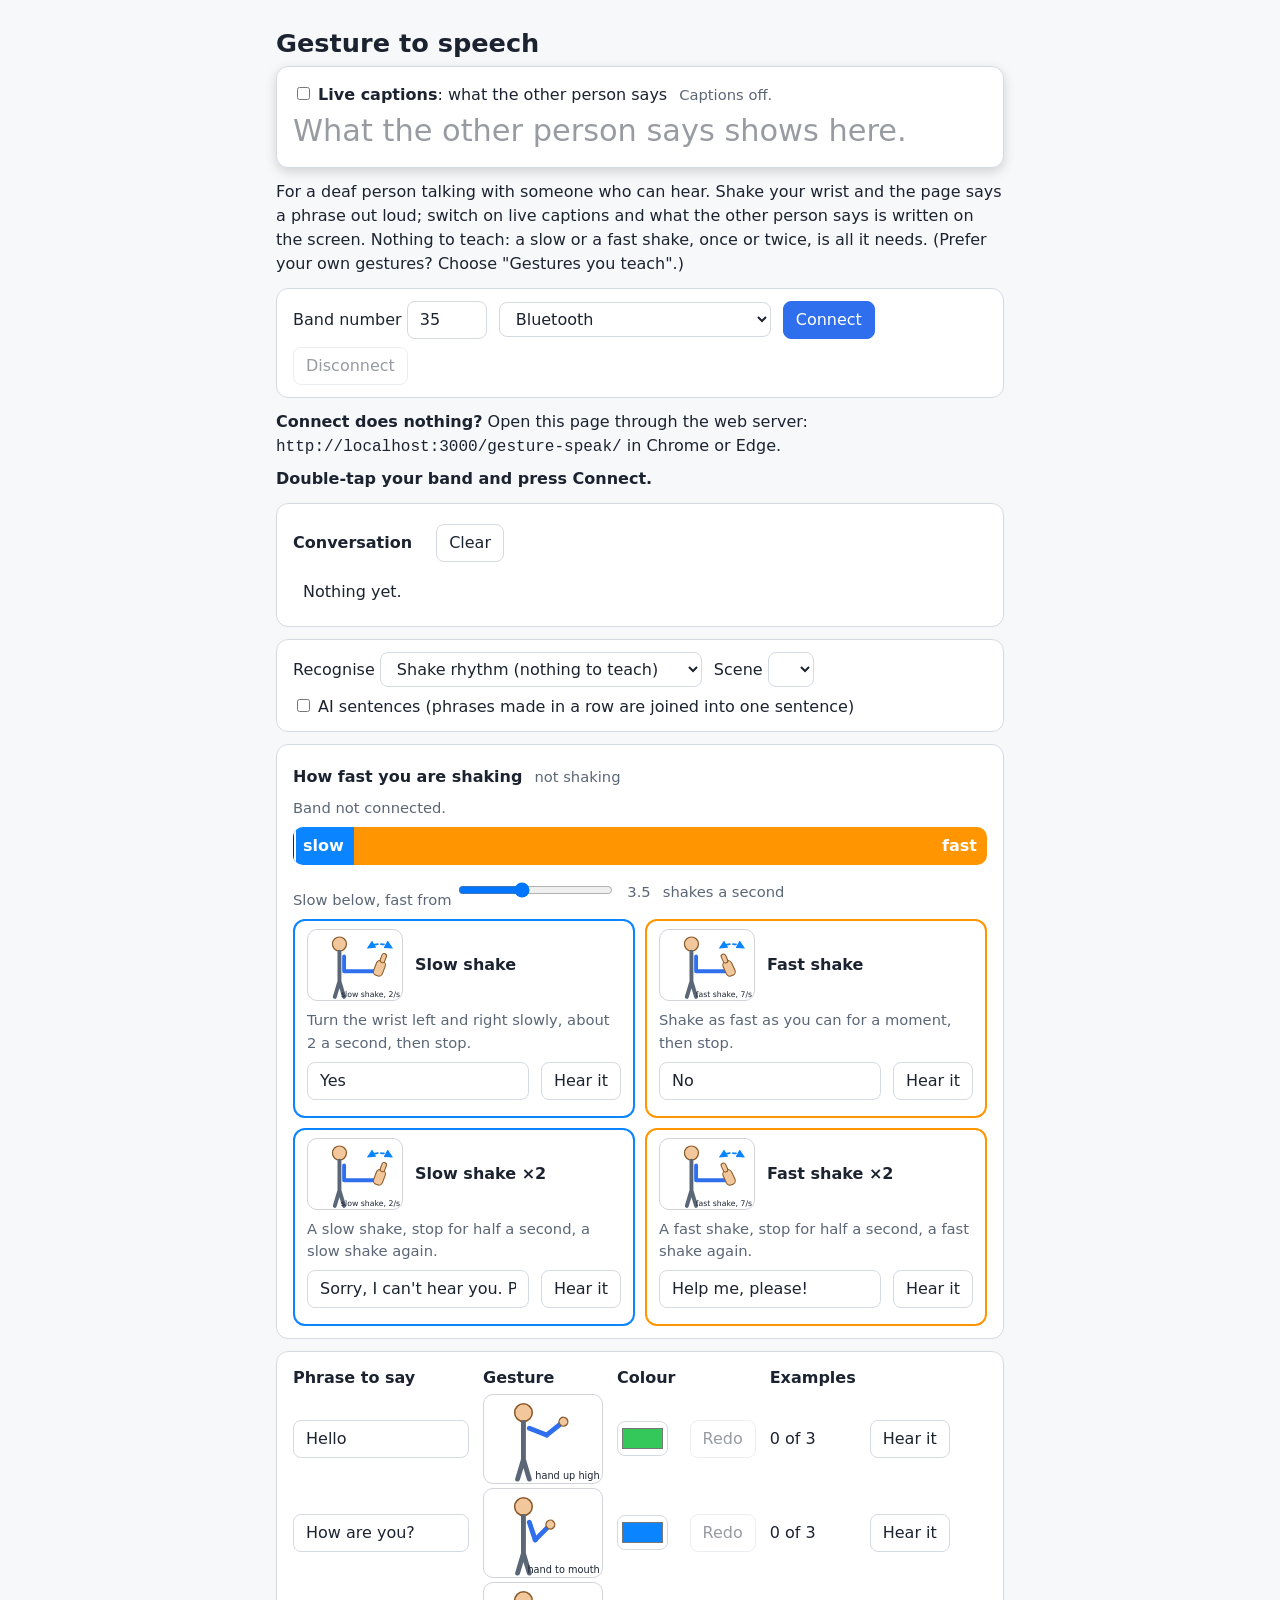
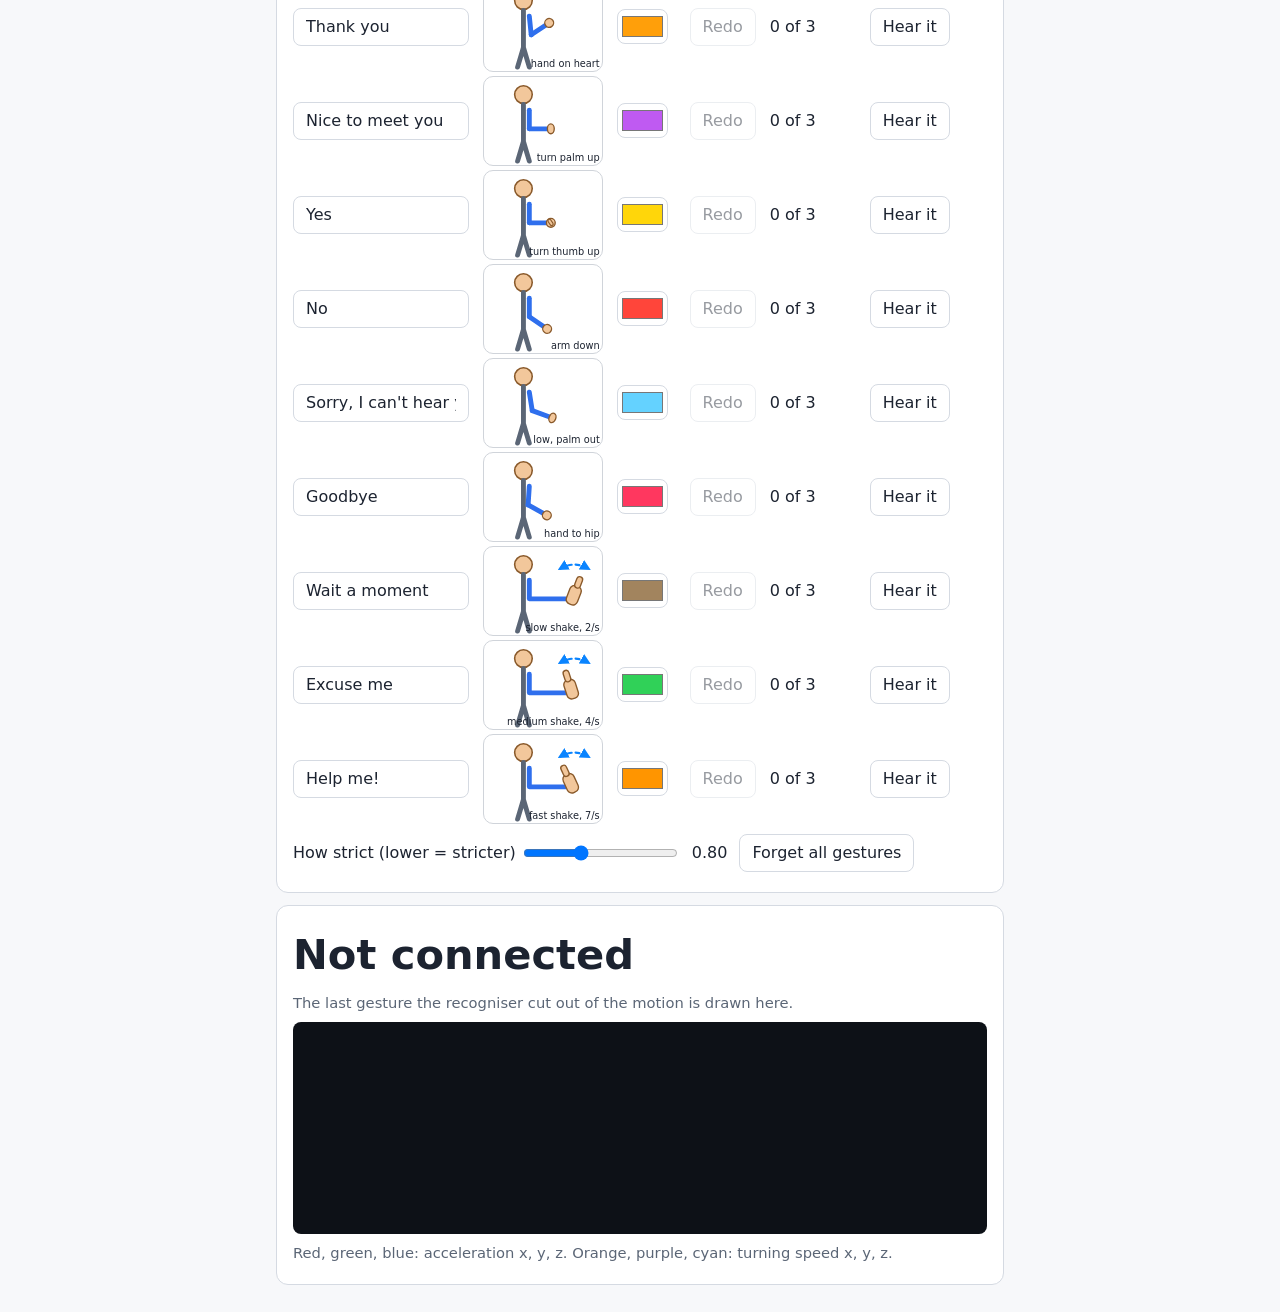
==== commit 8a15c0c7: "Draw in the air with a fist, AI guesses the rest, band helps; date scene - Draw mode: the camera fin" ====
--- a/gesture-speak/index.html
+++ b/gesture-speak/index.html
@@ -3,7 +3,7 @@
 <head>
 <meta charset="utf-8">
 <meta name="viewport" content="width=device-width, initial-scale=1">
-<meta http-equiv="Content-Security-Policy" content="default-src 'self'; media-src 'self' blob:; connect-src 'self' wss://api.deepgram.com/v1/listen">
+<meta http-equiv="Content-Security-Policy" content="default-src 'self'; script-src 'self' https://cdn.jsdelivr.net 'wasm-unsafe-eval'; connect-src 'self' wss://api.deepgram.com/v1/listen https://cdn.jsdelivr.net https://storage.googleapis.com; img-src 'self' data:; media-src 'self' blob:">
 <title>Gesture to speech - band 35</title>
 <link rel="icon" href="../shared/icon.png">
 <link rel="stylesheet" href="../shared/style.css">
@@ -57,13 +57,32 @@
 <div class="card row">
   <label>Recognise <select id="mode" aria-label="How gestures are recognised">
     <option value="rhythm">Shake rhythm (nothing to teach)</option>
+    <option value="draw">Draw in the air (camera) + shakes</option>
     <option value="taught">Gestures you teach</option>
   </select></label>
   <label>Scene <select id="scene" aria-label="Phrase set"></select></label>
   <label><input id="ai" type="checkbox"> AI sentences (phrases made in a row are joined into one sentence)</label>
 </div>
+<div class="card" id="draw-card" hidden>
+  <p class="row"><b>Draw in the air</b> <button id="camera">Start camera</button>
+    <span id="camera-state" class="soft">Camera off.</span></p>
+  <p class="soft">Make a <b>fist</b> to start drawing, move it to draw, <b>open your hand</b> when it is done (with the band on,
+    holding the fist still works too). A simple shape says its phrase at once; anything else, the AI guesses, and you
+    confirm before it is said. No camera? Draw on the picture with the mouse or a finger. The camera picture stays on this computer.</p>
+  <p class="row"><label>What a drawing means <select id="guess-mode">
+    <option value="rest">Simple shapes; the AI guesses anything else</option>
+    <option value="all">The AI guesses every drawing</option>
+    <option value="off">Simple shapes only</option>
+  </select></label></p>
+  <div id="stage"><video id="video" playsinline muted></video><canvas id="ink" width="640" height="480"></canvas>
+    <span id="pen-state"></span></div>
+  <div id="guess" class="row" hidden><b id="guess-text"></b> <button id="guess-yes">Say it</button> <button id="guess-no">No</button>
+    <span class="soft">or: draw a check / shake slowly to say it, draw a line / shake fast to drop it</span></div>
+  <div class="shapes" id="shape-tiles"></div>
+</div>
 <div class="card" id="rhythm-card">
   <p class="row"><b>How fast you are shaking</b> <span id="meter-text" class="soft">not shaking</span></p>
+  <p id="motion-rate" class="soft">Band not connected.</p>
   <div id="meter" aria-hidden="true"><div id="meter-slow">slow</div><div id="meter-fast">fast</div><div id="needle"></div></div>
   <p class="row soft"><label>Slow below, fast from <input id="boundary" type="range" min="2" max="6" step="0.25" value="3.5"></label>
     <span id="boundary-text">3.5</span> shakes a second</p>
--- a/gesture-speak/style.css
+++ b/gesture-speak/style.css
@@ -33,3 +33,17 @@
 #caption-bar { position: sticky; top: 0; z-index: 5; margin-top: 0; box-shadow: 0 4px 12px rgb(0 0 0 / 0.15); }
 #caption-bar p { margin: 4px 0; }
 #live:empty::before { content: 'What the other person says shows here.'; opacity: 0.45; font-weight: 400; }
+#motion-rate.warn { color: #d9480f; font-weight: 600; }
+#stage { position: relative; width: 100%; max-width: 640px; aspect-ratio: 4 / 3; background: #10141c; border-radius: 12px; overflow: hidden; margin: 8px 0; }
+#stage video, #stage canvas { position: absolute; inset: 0; width: 100%; height: 100%; }
+#stage video { transform: scaleX(-1); object-fit: cover; }
+#stage canvas { touch-action: none; cursor: crosshair; }
+#pen-state { position: absolute; top: 8px; left: 8px; padding: 2px 10px; border-radius: 8px; background: #e5446d; color: #fff; font-weight: 700; }
+#pen-state:empty { display: none; }
+.shapes { display: grid; grid-template-columns: repeat(auto-fit, minmax(15em, 1fr)); gap: 8px; }
+.shape { display: flex; align-items: center; gap: 10px; border: 2px solid var(--line); border-radius: 12px; padding: 6px 10px; transition: background 0.2s; }
+.shape svg { flex: none; }
+.shape div { flex: 1; min-width: 0; }
+.shape input { width: 100%; }
+.shape.hit { background: color-mix(in srgb, #e5446d 22%, transparent); border-color: #e5446d; }
+#guess { margin: 6px 0; padding: 8px 12px; border-radius: 10px; background: color-mix(in srgb, #ffd60a 25%, transparent); border: 2px solid #ffd60a; }
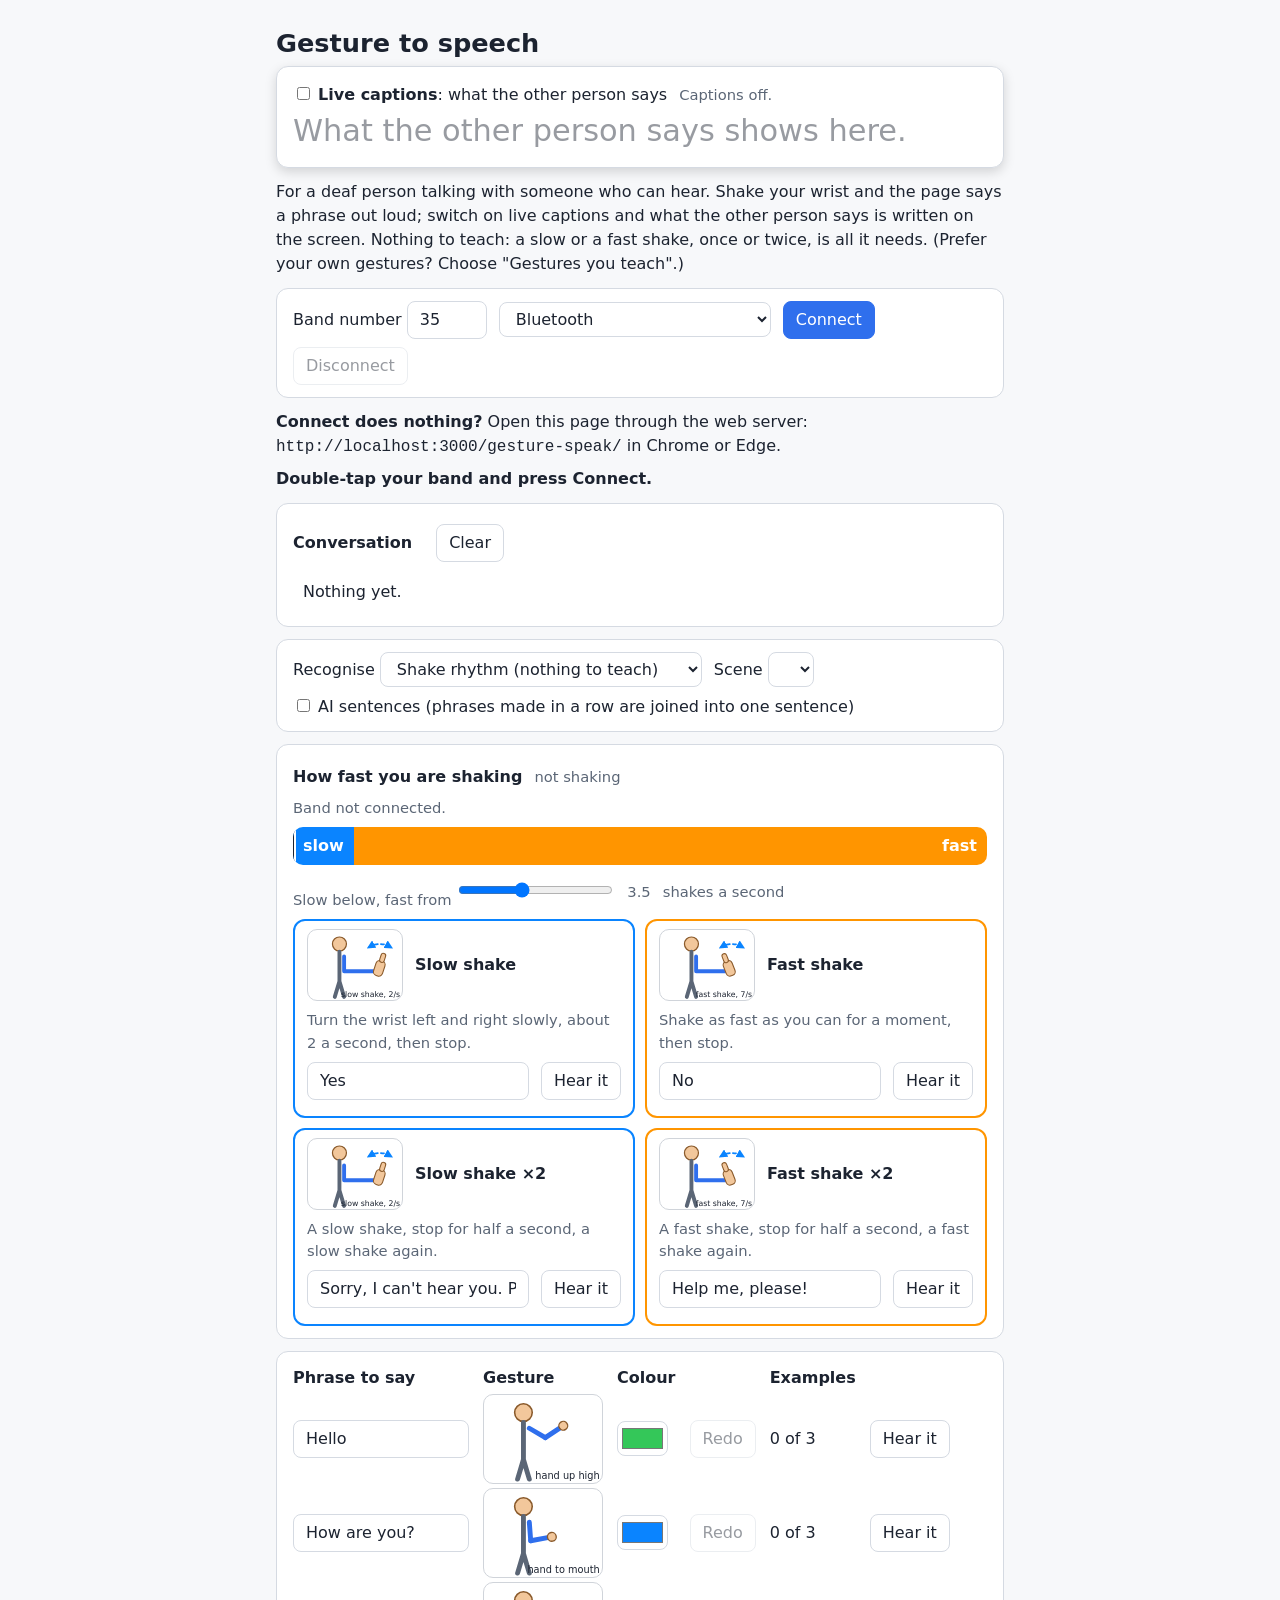
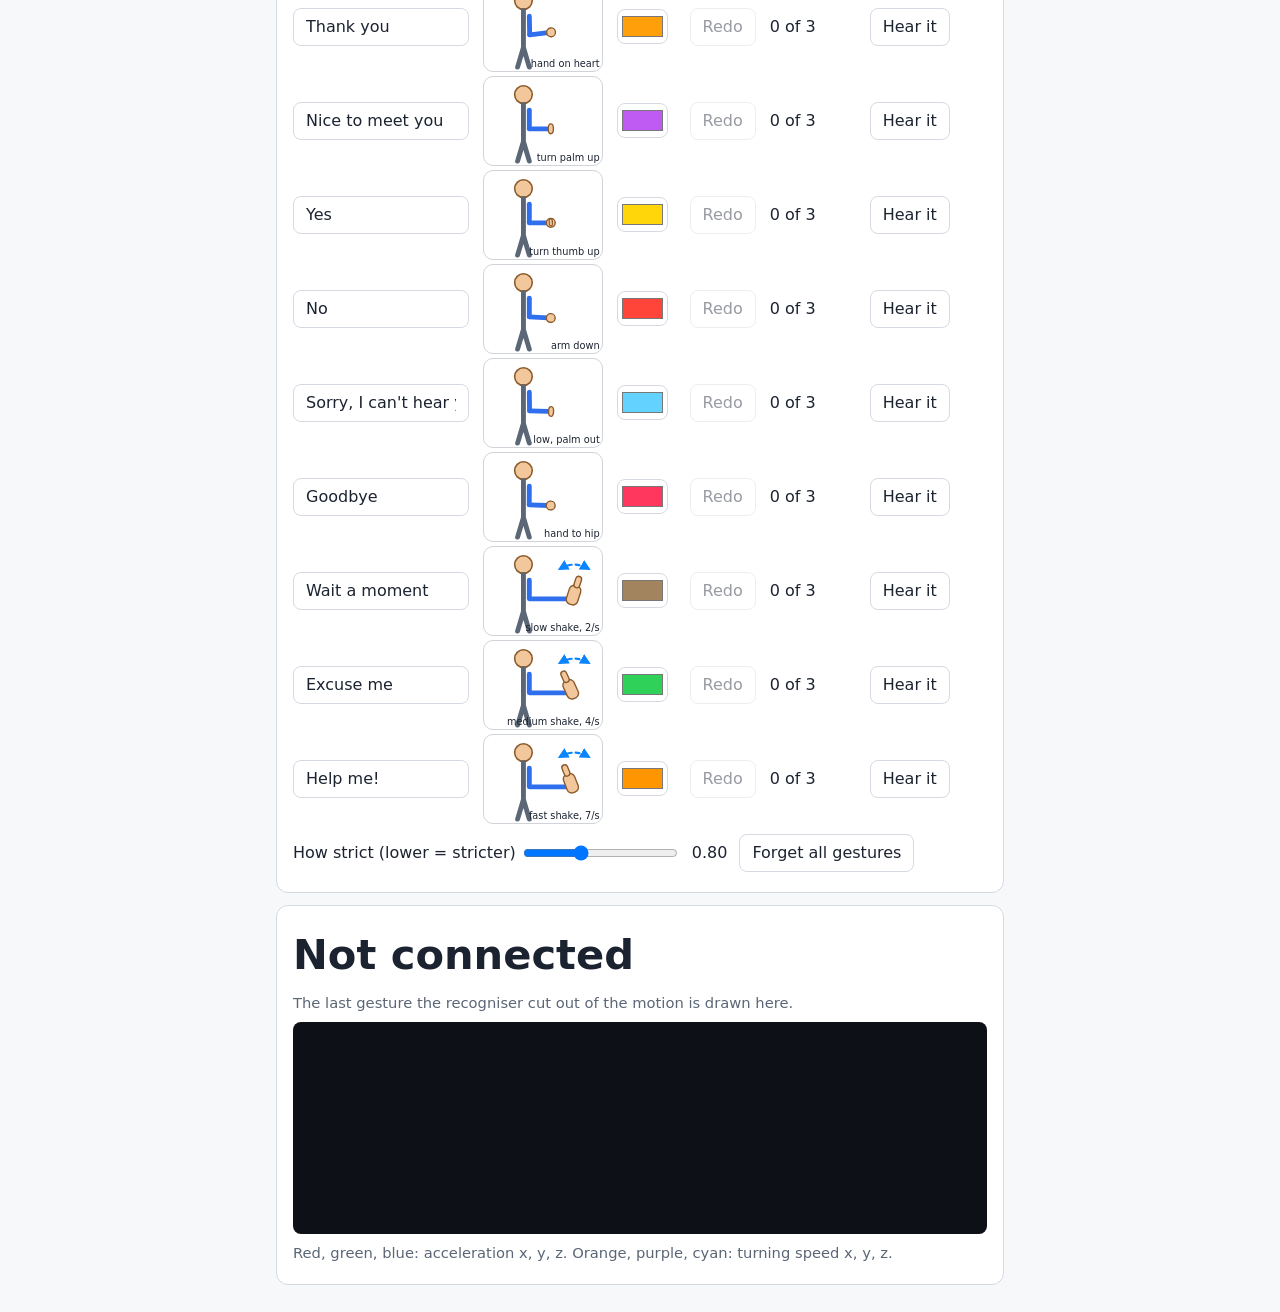
==== commit 21e96795: "Draw mode: show a plain board, never the camera picture The video now only feeds the hand model. The" ====
--- a/gesture-speak/index.html
+++ b/gesture-speak/index.html
@@ -68,7 +68,7 @@
     <span id="camera-state" class="soft">Camera off.</span></p>
   <p class="soft">Make a <b>fist</b> to start drawing, move it to draw, <b>open your hand</b> when it is done (with the band on,
     holding the fist still works too). A simple shape says its phrase at once; anything else, the AI guesses, and you
-    confirm before it is said. No camera? Draw on the picture with the mouse or a finger. The camera picture stays on this computer.</p>
+    confirm before it is said. No camera? Draw on the board with the mouse or a finger. The board shows only your lines and a dot for your hand: the camera picture is never shown, and it stays on this computer.</p>
   <p class="row"><label>What a drawing means <select id="guess-mode">
     <option value="rest">Simple shapes; the AI guesses anything else</option>
     <option value="all">The AI guesses every drawing</option>
--- a/gesture-speak/style.css
+++ b/gesture-speak/style.css
@@ -34,9 +34,10 @@
 #caption-bar p { margin: 4px 0; }
 #live:empty::before { content: 'What the other person says shows here.'; opacity: 0.45; font-weight: 400; }
 #motion-rate.warn { color: #d9480f; font-weight: 600; }
-#stage { position: relative; width: 100%; max-width: 640px; aspect-ratio: 4 / 3; background: #10141c; border-radius: 12px; overflow: hidden; margin: 8px 0; }
+#stage { position: relative; width: 100%; max-width: 640px; aspect-ratio: 4 / 3; background: #fff; border: 2px solid var(--line); border-radius: 12px; overflow: hidden; margin: 8px 0; }
 #stage video, #stage canvas { position: absolute; inset: 0; width: 100%; height: 100%; }
-#stage video { transform: scaleX(-1); object-fit: cover; }
+/* The camera picture is never shown: the video only feeds the hand model, so it plays unseen. */
+#stage video { opacity: 0; pointer-events: none; }
 #stage canvas { touch-action: none; cursor: crosshair; }
 #pen-state { position: absolute; top: 8px; left: 8px; padding: 2px 10px; border-radius: 8px; background: #e5446d; color: #fff; font-weight: 700; }
 #pen-state:empty { display: none; }
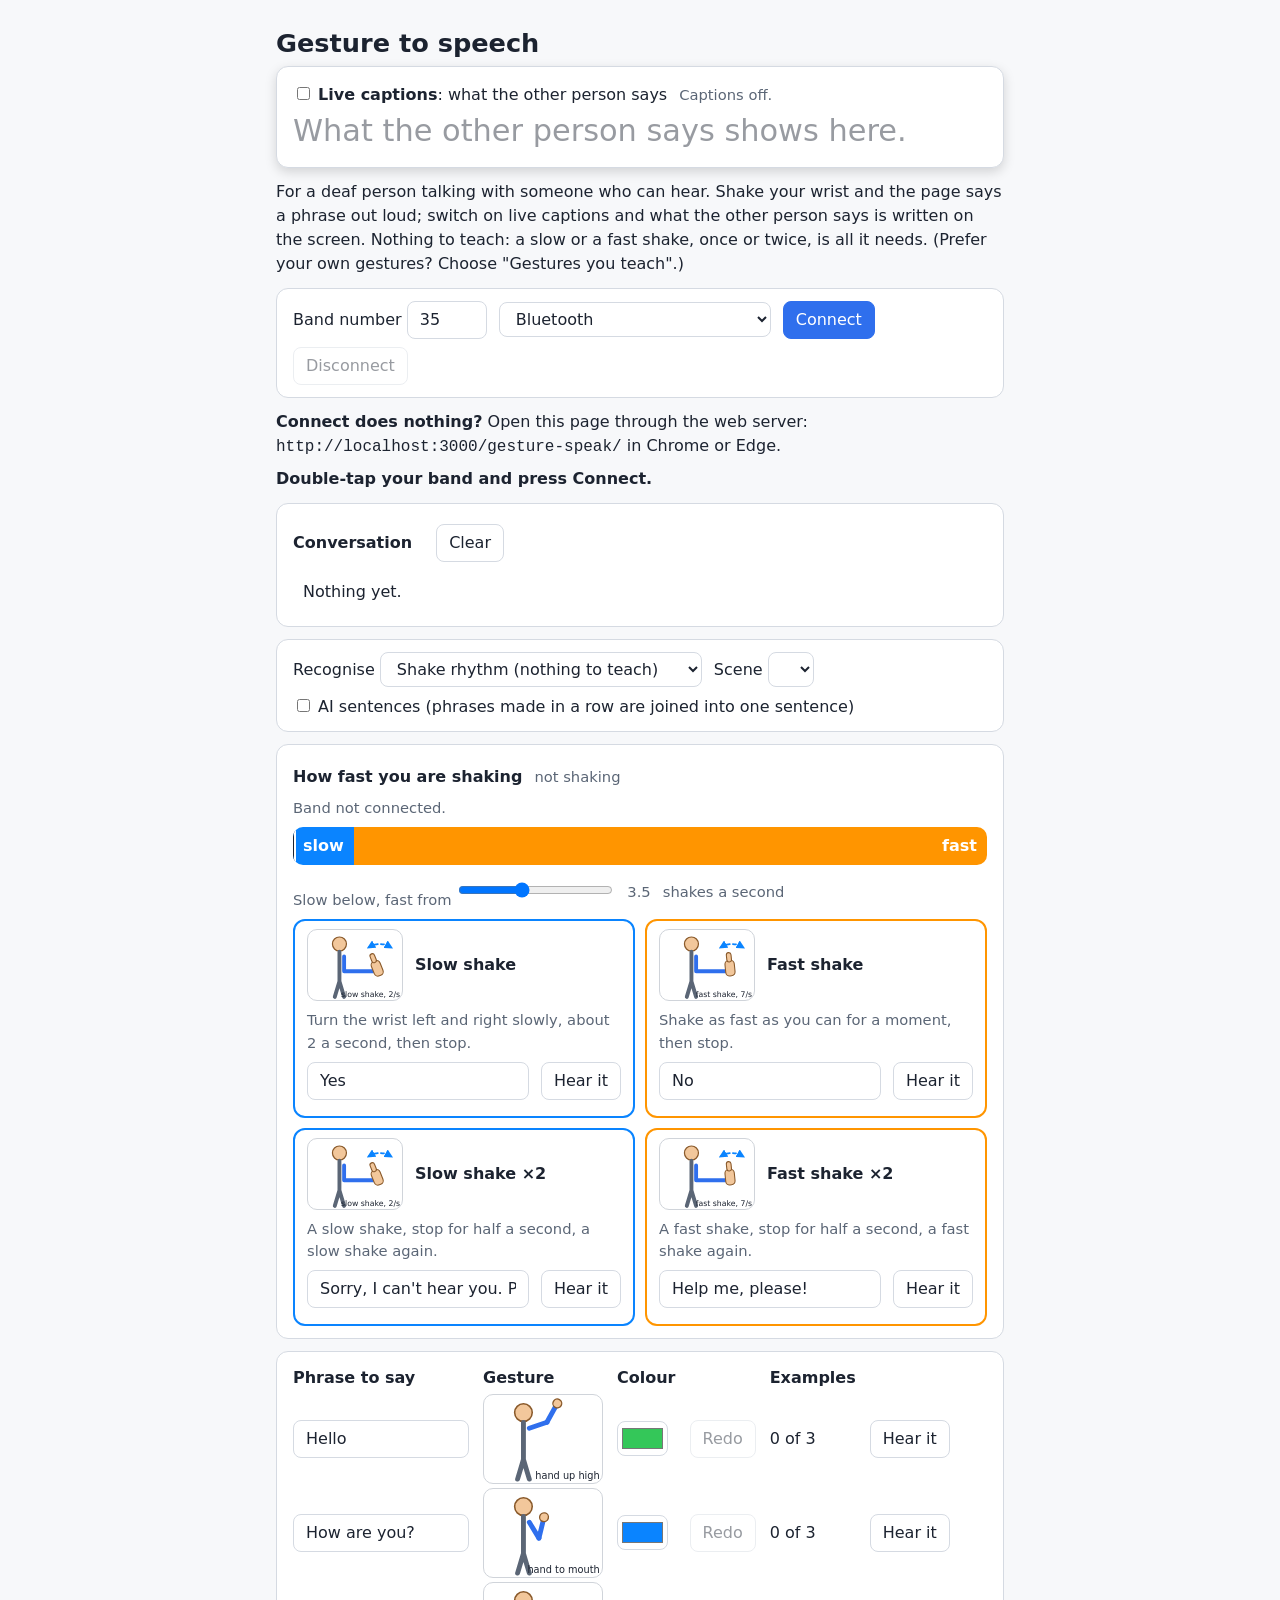
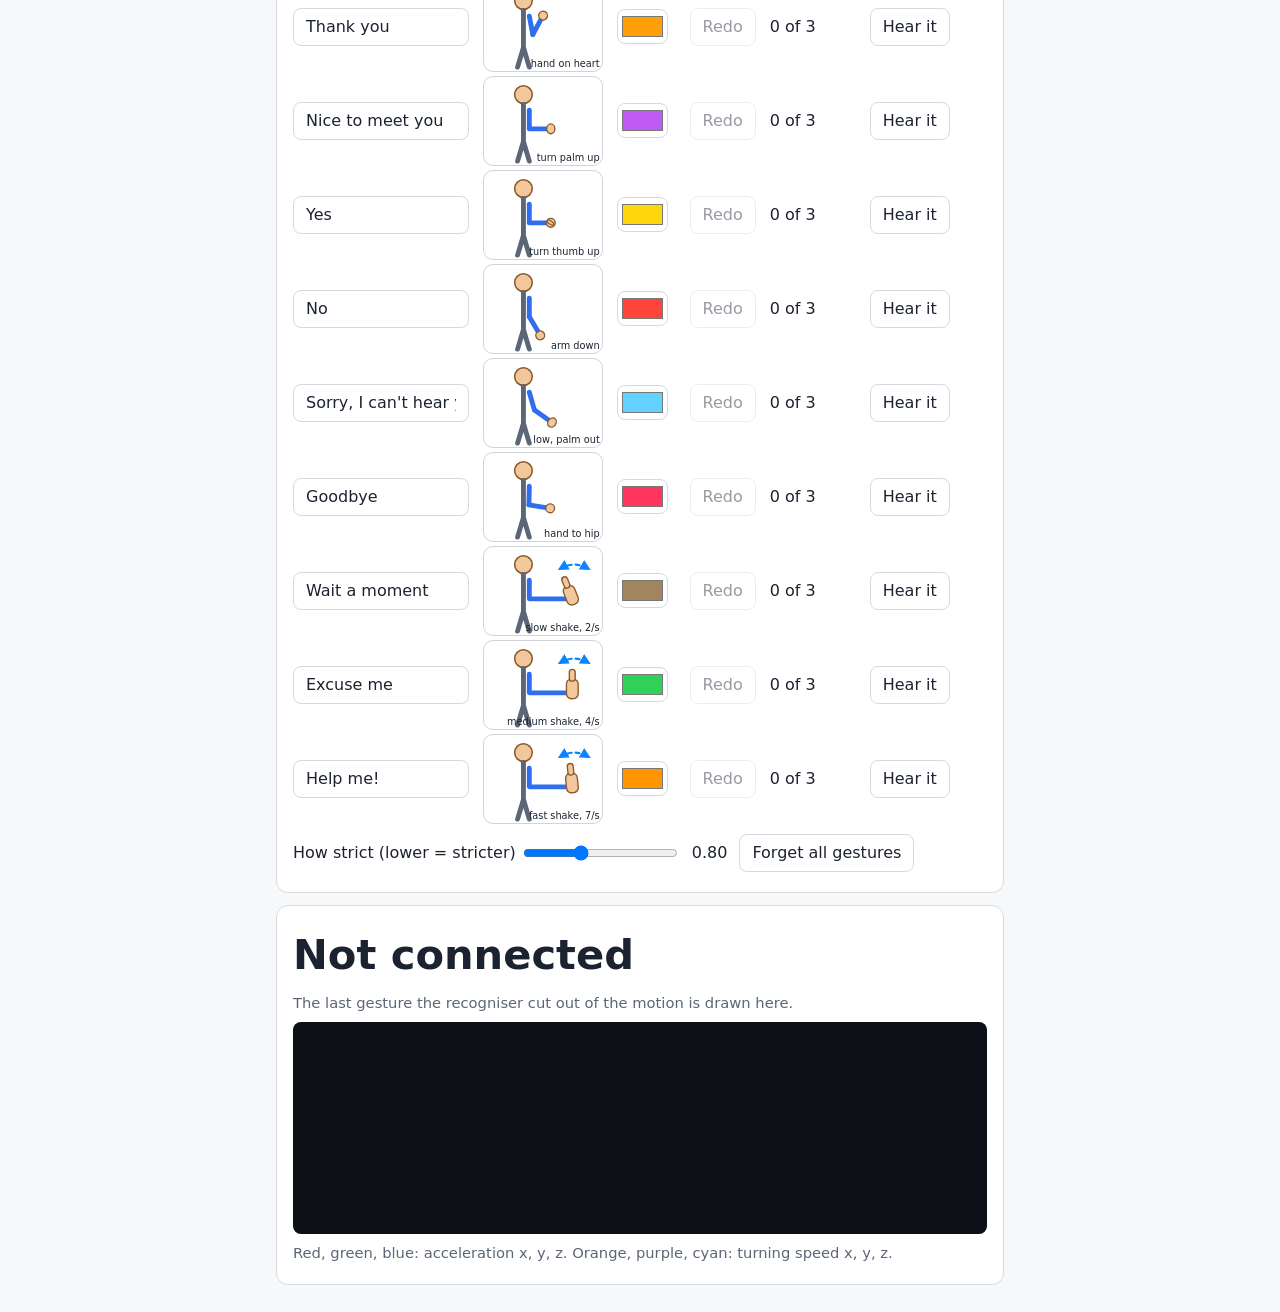
==== commit ca362892: "Draw mode: a bigger board, and full screen with captions - A Board size slider (40 to 100 percent), " ====
--- a/gesture-speak/index.html
+++ b/gesture-speak/index.html
@@ -74,10 +74,17 @@
     <option value="all">The AI guesses every drawing</option>
     <option value="off">Simple shapes only</option>
   </select></label></p>
-  <div id="stage"><video id="video" playsinline muted></video><canvas id="ink" width="640" height="480"></canvas>
-    <span id="pen-state"></span></div>
-  <div id="guess" class="row" hidden><b id="guess-text"></b> <button id="guess-yes">Say it</button> <button id="guess-no">No</button>
-    <span class="soft">or: draw a check / shake slowly to say it, draw a line / shake fast to drop it</span></div>
+  <p class="row"><label>Board size <input id="board-size" type="range" min="40" max="100" step="5" value="70"></label>
+    <button id="board-full">Full screen</button></p>
+  <div id="board">
+    <button id="board-exit">Leave full screen (Esc)</button>
+    <p id="board-caption" aria-hidden="true"></p>
+    <div id="stage"><video id="video" playsinline muted></video><canvas id="ink" width="640" height="480"></canvas>
+      <span id="pen-state"></span></div>
+    <p id="board-said" aria-hidden="true"></p>
+    <div id="guess" class="row" hidden><b id="guess-text"></b> <button id="guess-yes">Say it</button> <button id="guess-no">No</button>
+      <span class="soft">or: draw a check / shake slowly to say it, draw a line / shake fast to drop it</span></div>
+  </div>
   <div class="shapes" id="shape-tiles"></div>
 </div>
 <div class="card" id="rhythm-card">
--- a/gesture-speak/style.css
+++ b/gesture-speak/style.css
@@ -34,8 +34,21 @@
 #caption-bar p { margin: 4px 0; }
 #live:empty::before { content: 'What the other person says shows here.'; opacity: 0.45; font-weight: 400; }
 #motion-rate.warn { color: #d9480f; font-weight: 600; }
-#stage { position: relative; width: 100%; max-width: 640px; aspect-ratio: 4 / 3; background: #fff; border: 2px solid var(--line); border-radius: 12px; overflow: hidden; margin: 8px 0; }
-#stage video, #stage canvas { position: absolute; inset: 0; width: 100%; height: 100%; }
+#board { width: var(--board-size, 70%); min-width: min(100%, 320px); }
+#stage { position: relative; width: 100%; aspect-ratio: 4 / 3; background: #fff; border: 2px solid var(--line); border-radius: 12px; overflow: hidden; margin: 8px 0; container-type: size; }
+#stage video { position: absolute; inset: 0; width: 100%; height: 100%; }
+/* The board keeps 4:3 inside whatever space it gets (full screen is wider). */
+#stage canvas { position: absolute; left: 50%; top: 50%; transform: translate(-50%, -50%); width: min(100cqw, 133.33cqh); height: min(75cqw, 100cqh); }
+/* Full screen: the board fills the screen, with the other person's words on top and yours below. */
+#board-caption, #board-said, #board-exit { display: none; }
+#board:fullscreen #board-exit, #board.full #board-exit { display: block; position: absolute; top: 12px; right: 16px; z-index: 2; }
+/* .full: the same when the browser does not allow full screen, filling the window instead. */
+#board.full { position: fixed; inset: 0; z-index: 50; }
+#board:fullscreen, #board.full { width: 100%; height: 100%; display: flex; flex-direction: column; gap: 8px; padding: 12px 16px; background: var(--paper); box-sizing: border-box; }
+#board:fullscreen #stage, #board.full #stage { flex: 1; aspect-ratio: auto; margin: 0; }
+#board:fullscreen #board-caption, #board.full #board-caption { display: block; margin: 0; min-height: 1.3em; font-size: 2.2rem; font-weight: 700; line-height: 1.3; color: var(--ink); }
+#board:fullscreen #board-caption:empty::before, #board.full #board-caption:empty::before { content: 'What the other person says shows here.'; opacity: 0.45; font-weight: 400; }
+#board:fullscreen #board-said, #board.full #board-said { display: block; margin: 0; min-height: 1.3em; font-size: 1.8rem; font-weight: 700; text-align: right; }
 /* The camera picture is never shown: the video only feeds the hand model, so it plays unseen. */
 #stage video { opacity: 0; pointer-events: none; }
 #stage canvas { touch-action: none; cursor: crosshair; }
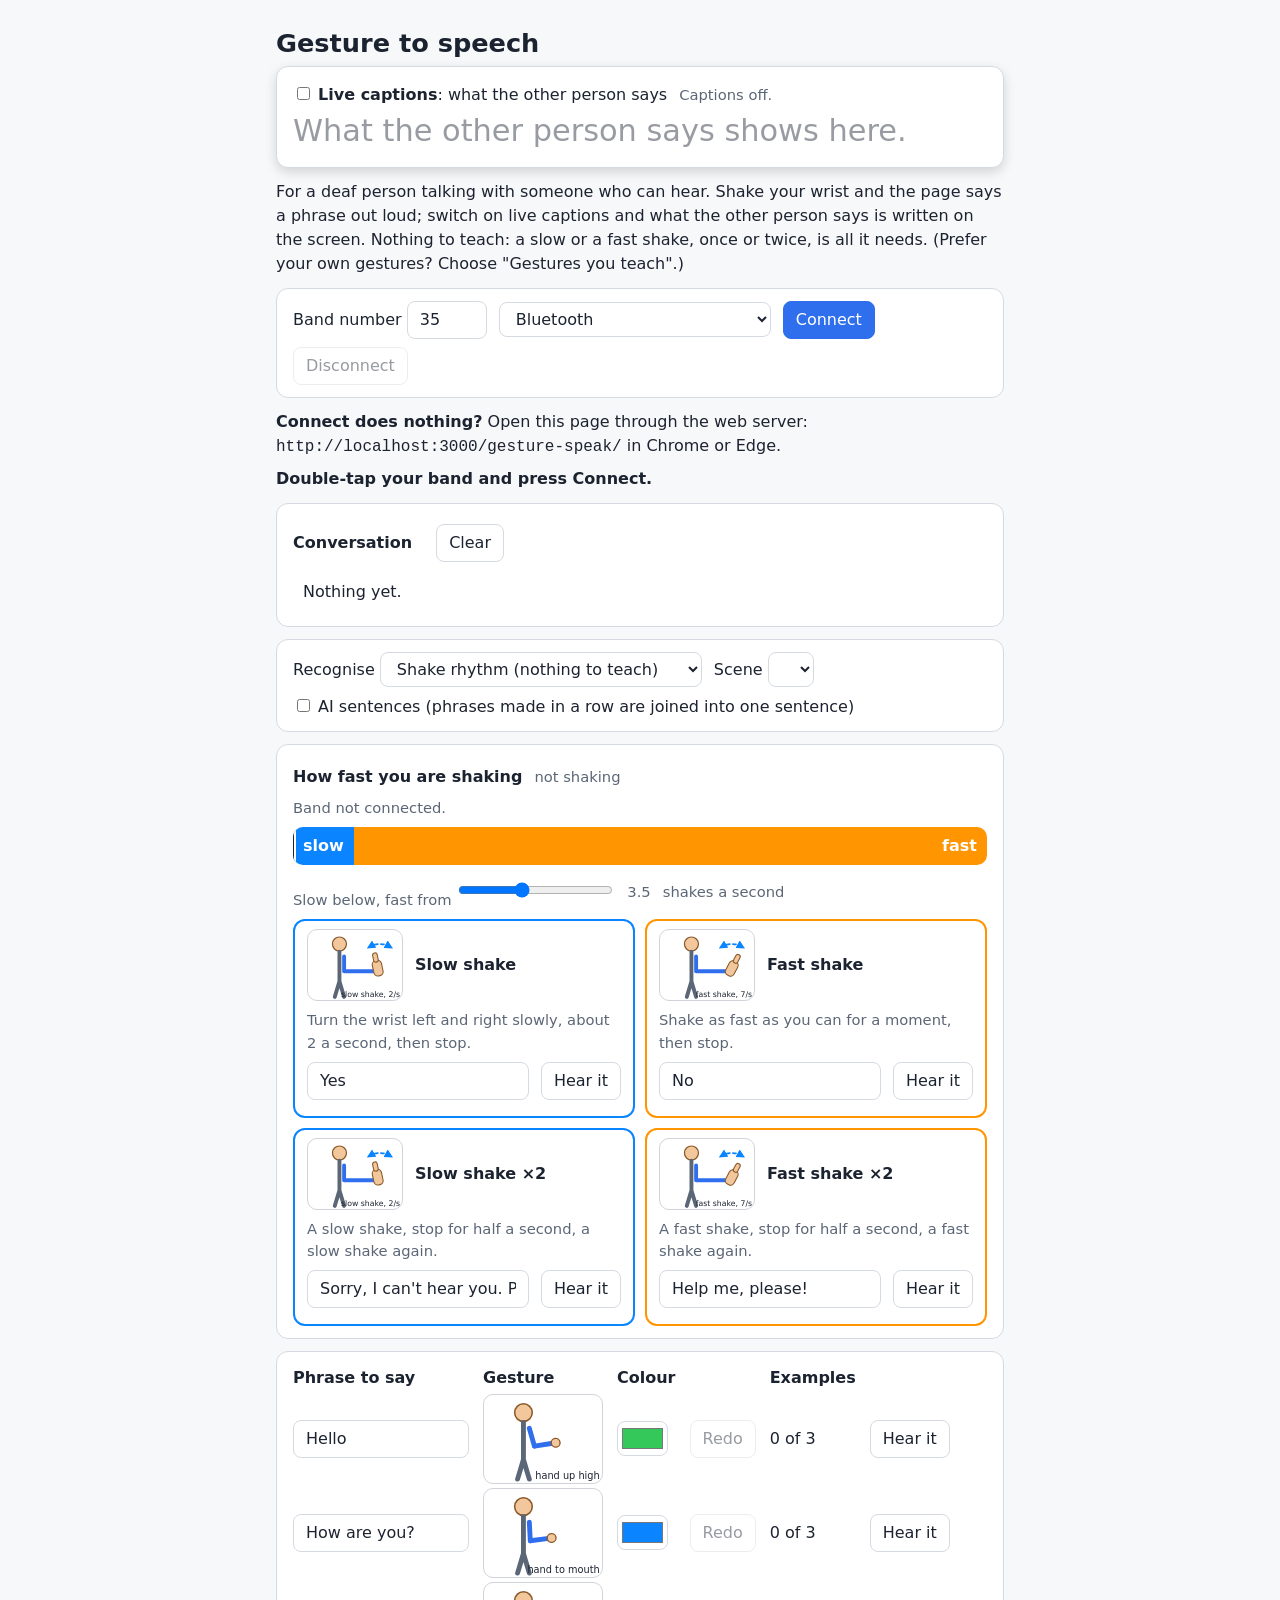
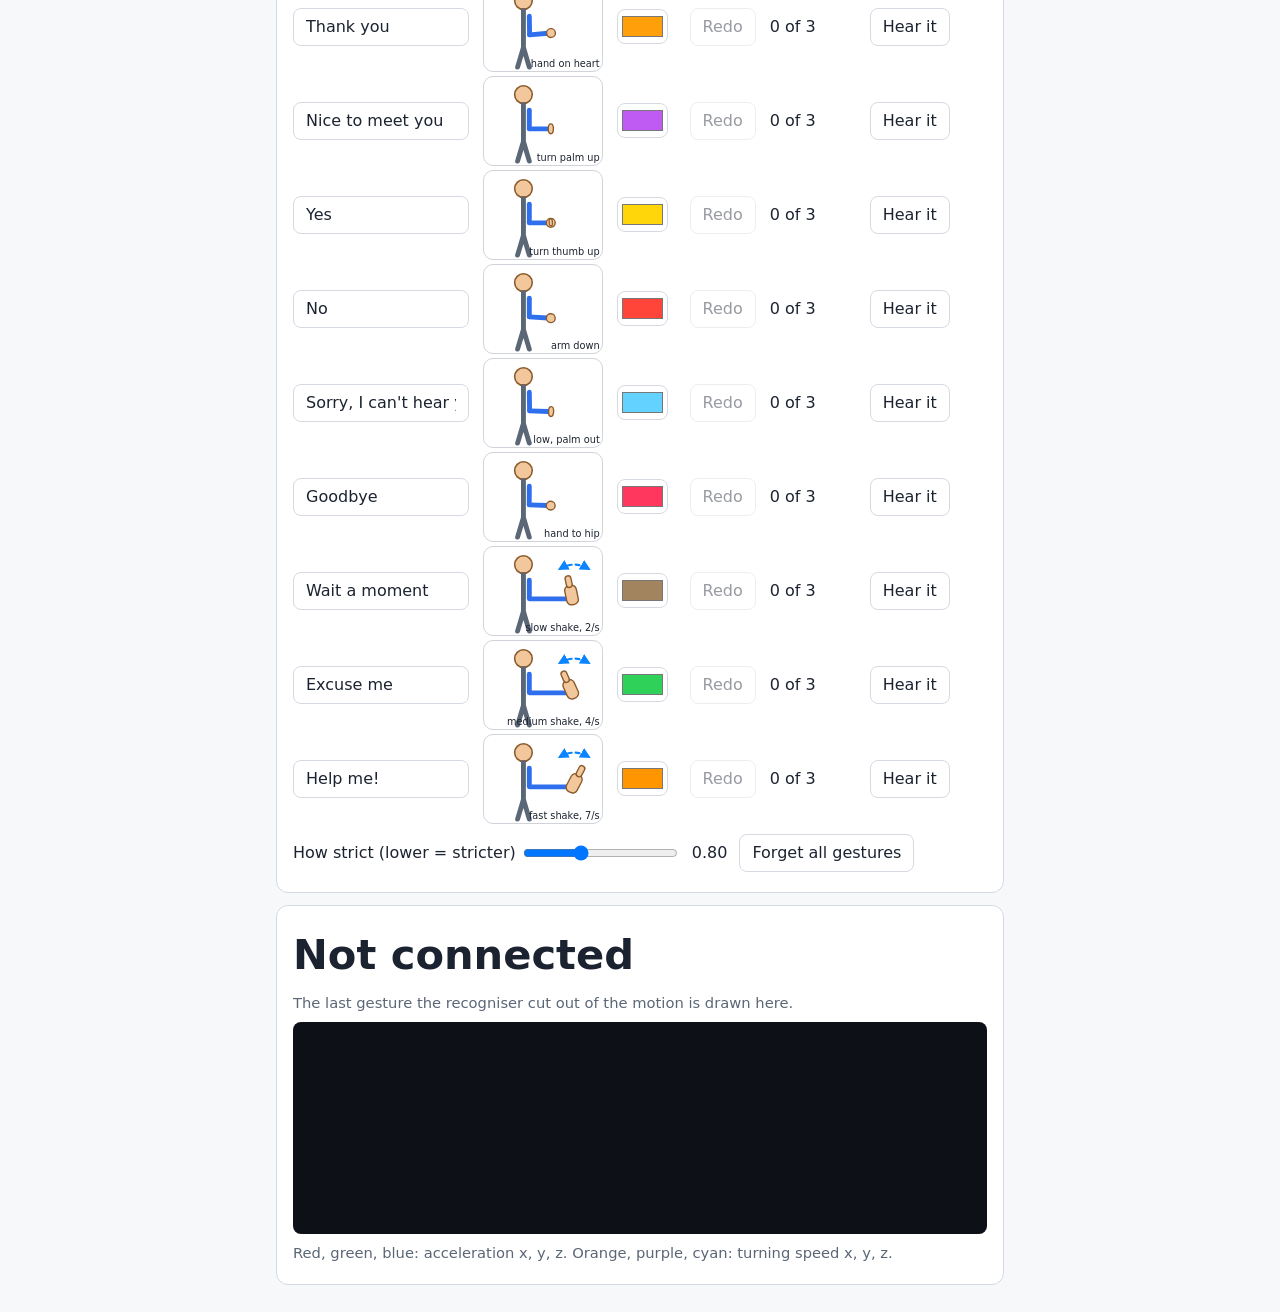
==== commit 16b690fc: "Serve protected cloud features on Vercel" ====
--- a/gesture-speak/index.html
+++ b/gesture-speak/index.html
@@ -11,6 +11,10 @@
 </head>
 <body>
 <h1>Gesture to speech</h1>
+<div class="card" id="cloud-access" hidden>
+  <label>Cloud features access code <input id="cloud-access-code" type="password" autocomplete="off" aria-describedby="cloud-access-hint"></label>
+  <p id="cloud-access-hint" class="soft">Enter the demo access code for AI, live captions, and cloud speech.</p>
+</div>
 <div class="card" id="caption-bar">
   <p class="row"><label><input id="captions" type="checkbox"> <b>Live captions</b>: what the other person says</label>
     <span id="captions-state" class="soft">Captions off.</span></p>
